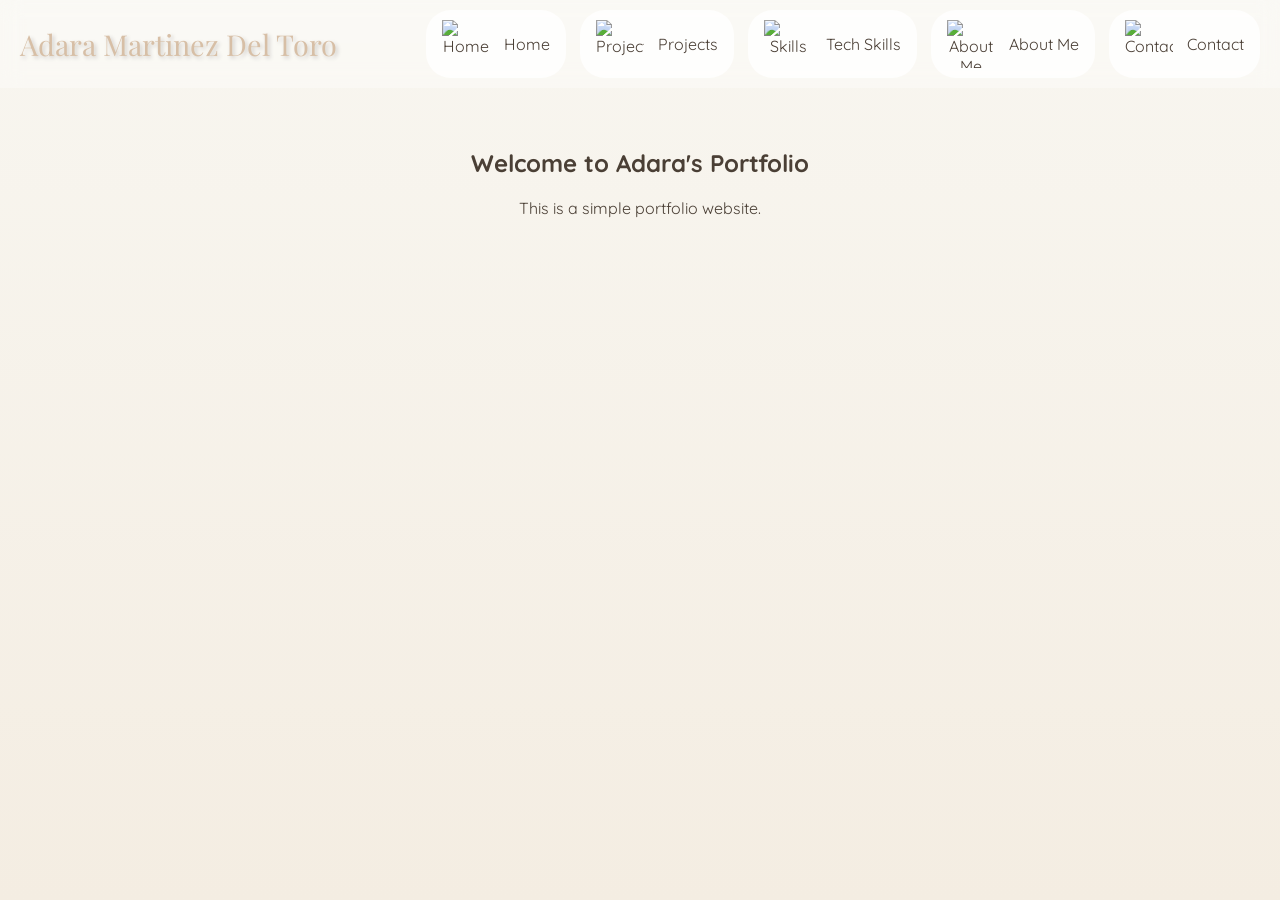
==== index.html @ a64376bf "Add files via upload" ====
<!DOCTYPE html>
<html lang="en">
<head>
<meta charset="UTF-8">
<meta name="author" content="Adara Martinez">
<meta name="viewport" content="width=device-width, initial-scale=1.0">
<title>Adara's Portfolio</title>
<link rel="icon" type="image/x-icon" href="favicon-2.ico">
<link href="https://fonts.googleapis.com/css2?family=Playfair+Display:wght@600&family=Quicksand:wght@400;600&display=swap" rel="stylesheet">
<style>
  body {
    margin: 0;
    font-family: 'Quicksand', sans-serif;
    background: linear-gradient(to bottom, #f8f6f0, #f4ede2);
    color: #4a3f35;
    min-height: 100vh;
  }

  nav {
    display: flex;
    justify-content: space-between;
    align-items: center;
    padding: 10px 20px;
    background: rgba(255,255,255,0.35);
    backdrop-filter: blur(10px);
  }

  .nav-name {
    font-family: 'Playfair Display', serif;
    font-size: 1.8rem;
    color: #d7bfa6; 
    text-shadow: 2px 2px 4px rgba(0,0,0,0.2);
    user-select: none; 
  }

  .nav-links {
    display: flex;
    list-style: none;
    margin: 0;
    padding: 0;
    align-items: center;
  }

  .nav-links li {
    position: relative;
    margin-left: 14px;
  }

  .nav-links li a, .dropbtn {
    display: flex;
    align-items: center;
    gap: 8px;
    color: #4a3f35;
    text-align: center;
    padding: 10px 16px;
    border-radius: 25px;
    background-color: rgba(255,255,255,0.8);
    text-decoration: none;
    transition: all 0.3s ease;
  }

  .nav-links li a:hover, .dropdown:hover .dropbtn {
    background-color: #d7bfa6;
    color: white;
    transform: scale(1.05);
  }

  .nav-links li a img {
    width: 48px;
    height: 48px;
    vertical-align: middle;
    margin-right: 6px;
    transition: transform 0.3s ease;
  }

  .nav-links li a:hover img {
    transform: scale(1.1);
  }

  .dropdown-content {
    display: none;
    position: absolute;
    top: 100%;
    left: 0;
    background: rgba(255,255,255,0.4);
    backdrop-filter: blur(10px);
    border-radius: 12px;
    min-width: 100%;
    box-shadow: 0 8px 16px rgba(0,0,0,0.15);
    z-index: 1;
    overflow: hidden;
  }

  .dropdown-content a {
    display: block;
    padding: 14px 18px;
    color: #4a3f35;
    text-decoration: none;
    border-radius: 10px;
    width: 100%;
    font-size: 0.95rem;
    box-sizing: border-box;
    transition: background-color 0.3s ease;
  }

  .dropdown-content a:hover {
    background-color: rgba(215, 191, 166, 0.6); 
    color: white;
    transform: scale(1.03);
  }

  .dropdown:hover .dropdown-content {
    display: block;
    animation: fadeIn 0.25s ease;
  }

  @keyframes fadeIn {
    from {opacity: 0; transform: translateY(-6x);}
    to {opacity: 1; transform: translateY(0);} 
  }

  .dropdown-content a:first-child { border-top-left-radius: 10px; border-top-right-radius: 10px; }
  .dropdown-content a:last-child { border-bottom-left-radius: 10px; border-bottom-right-radius: 10px; }

</style>
</head>
<body>

<nav>
  <div class="nav-name">Adara Martinez Del Toro</div>

  <ul class="nav-links">
    <li><a href="#Home"><img src="homeicon.png" alt="Home">Home</a></li>

    <li class="dropdown">
      <a href="javascript:void(0)" class="dropbtn"><img src="projecticon.png" alt="Projects">Projects</a>
      <div class="dropdown-content">
        <a href="#Project1">Project 1</a>
        <a href="#Project2">Project 2</a>
        <a href="#Project3">Project 3</a>
      </div>
    </li>

    <li><a href="#Techskills"><img src="techskills.png" alt="Skills">Tech Skills</a></li>
    <li><a href="#AboutMe"><img src="aboutme.png" alt="About Me">About Me</a></li>
    <li><a href="#Contact"><img src="contacticon.png" alt="Contact">Contact</a></li>
  </ul>
</nav>

<section style="text-align:center; padding:40px;">
  <h2>Welcome to Adara's Portfolio</h2>
  <p>This is a simple portfolio website.</p>
</section>

</body>
</html>
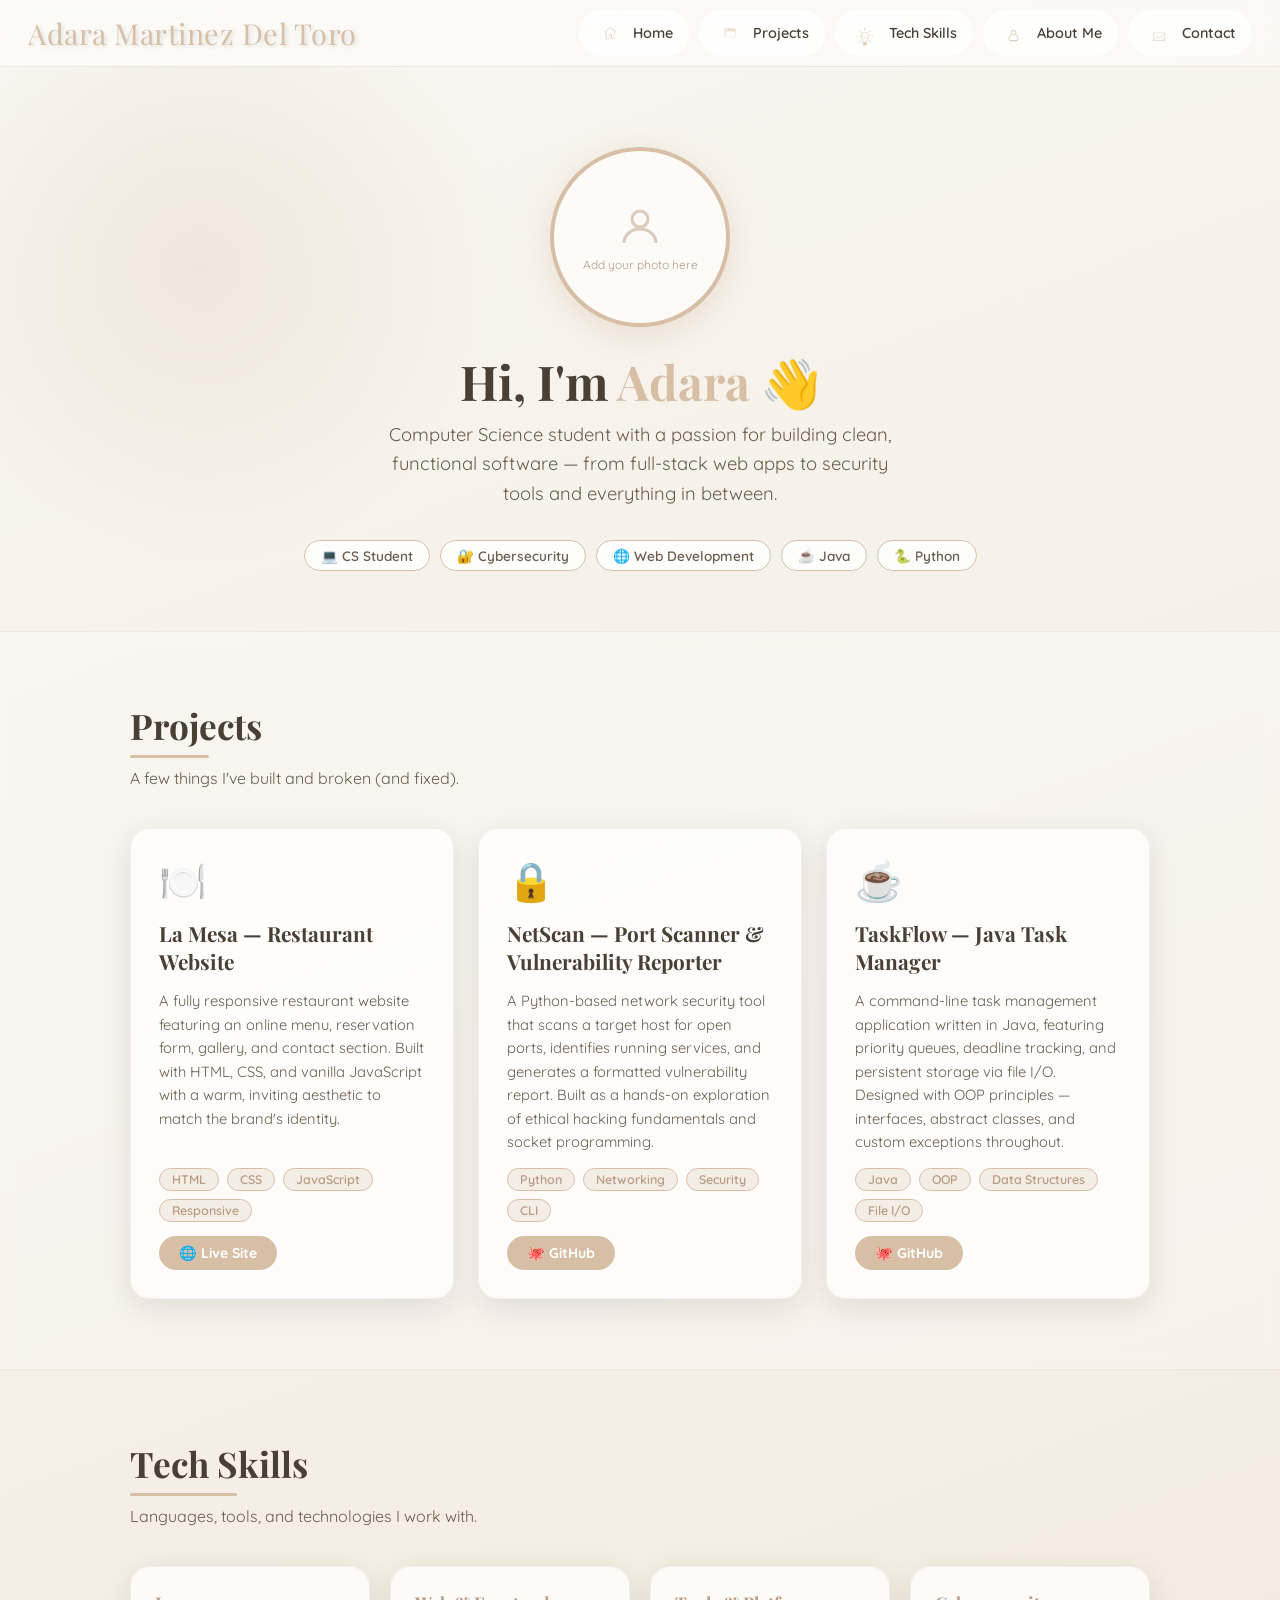
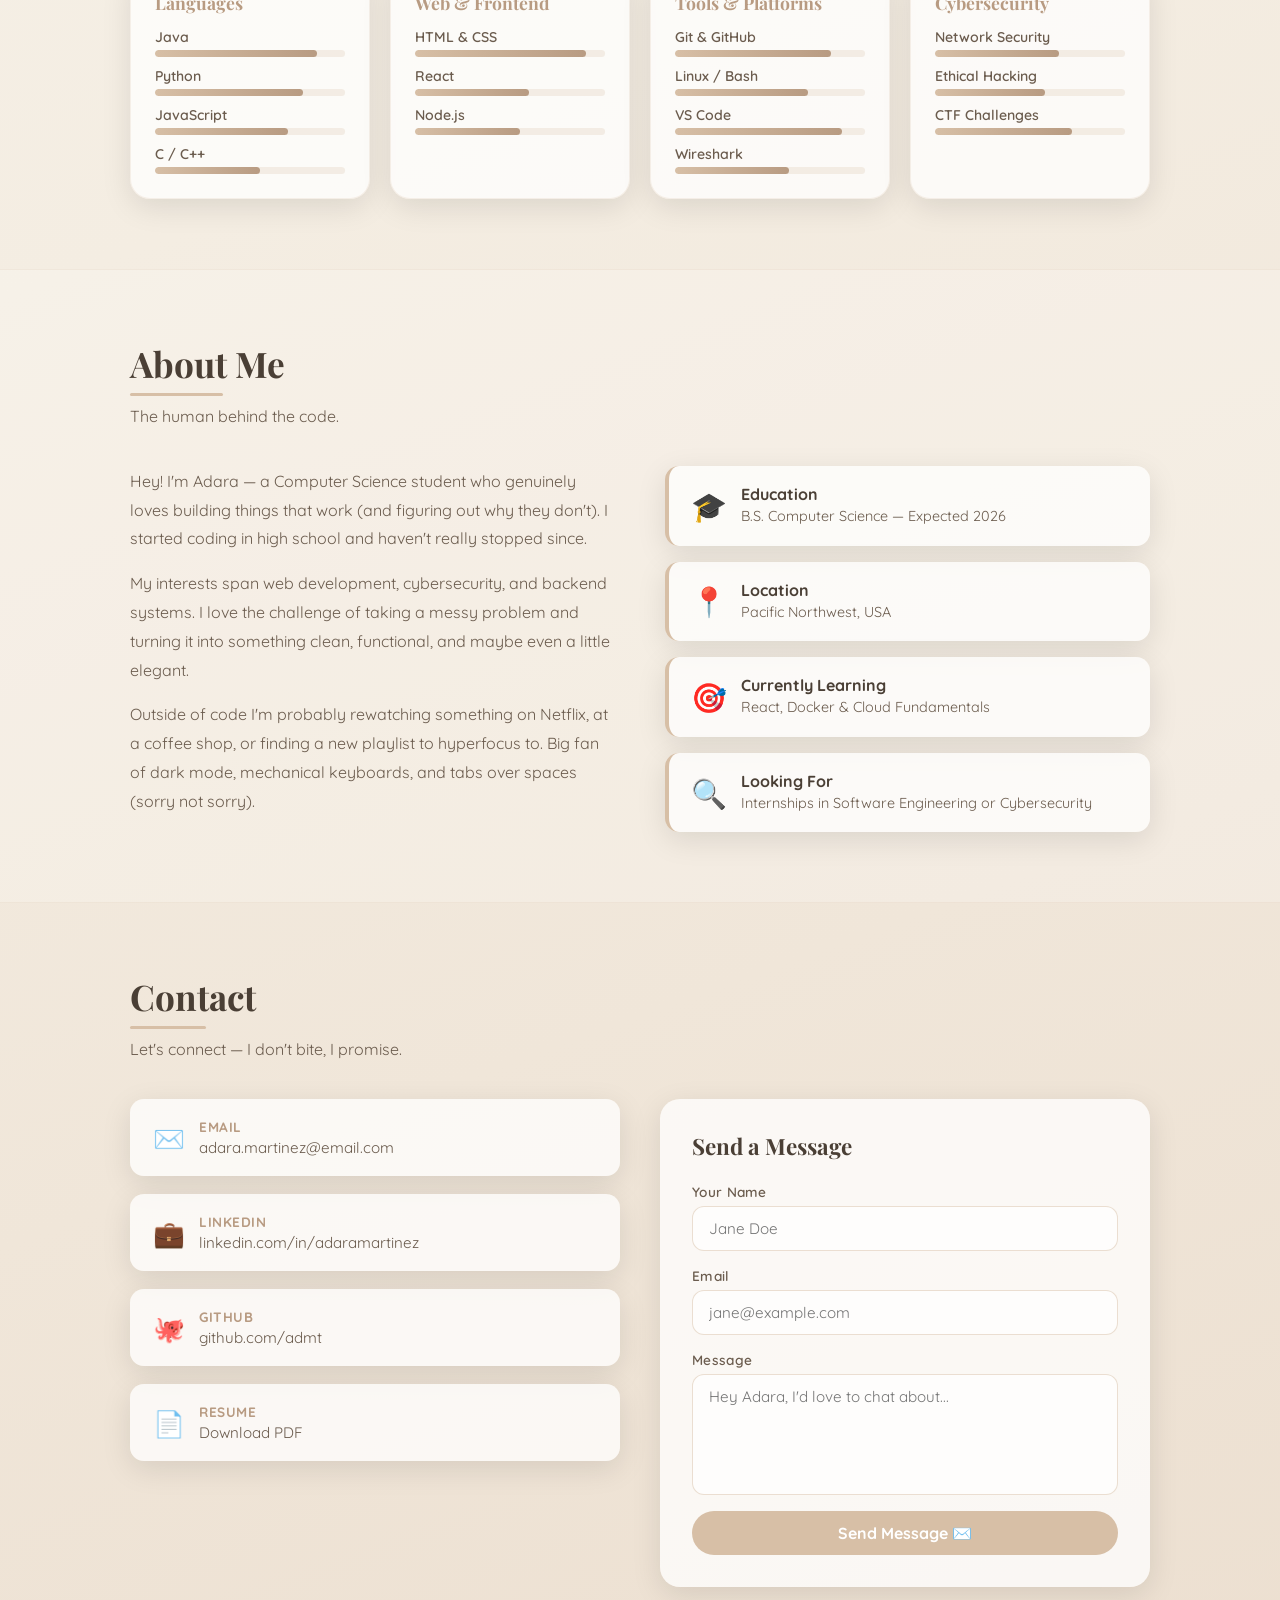
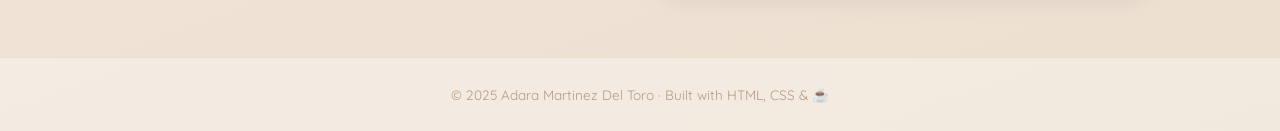
==== commit 80153ad7: "index + css" ====
--- a/index.html
+++ b/index.html
@@ -1,156 +1,372 @@
 <!DOCTYPE html>
 <html lang="en">
 <head>
-<meta charset="UTF-8">
-<meta name="author" content="Adara Martinez">
-<meta name="viewport" content="width=device-width, initial-scale=1.0">
-<title>Adara's Portfolio</title>
-<link rel="icon" type="image/x-icon" href="favicon-2.ico">
-<link href="https://fonts.googleapis.com/css2?family=Playfair+Display:wght@600&family=Quicksand:wght@400;600&display=swap" rel="stylesheet">
-<style>
-  body {
-    margin: 0;
-    font-family: 'Quicksand', sans-serif;
-    background: linear-gradient(to bottom, #f8f6f0, #f4ede2);
-    color: #4a3f35;
-    min-height: 100vh;
-  }
-
-  nav {
-    display: flex;
-    justify-content: space-between;
-    align-items: center;
-    padding: 10px 20px;
-    background: rgba(255,255,255,0.35);
-    backdrop-filter: blur(10px);
-  }
-
-  .nav-name {
-    font-family: 'Playfair Display', serif;
-    font-size: 1.8rem;
-    color: #d7bfa6; 
-    text-shadow: 2px 2px 4px rgba(0,0,0,0.2);
-    user-select: none; 
-  }
-
-  .nav-links {
-    display: flex;
-    list-style: none;
-    margin: 0;
-    padding: 0;
-    align-items: center;
-  }
-
-  .nav-links li {
-    position: relative;
-    margin-left: 14px;
-  }
-
-  .nav-links li a, .dropbtn {
-    display: flex;
-    align-items: center;
-    gap: 8px;
-    color: #4a3f35;
-    text-align: center;
-    padding: 10px 16px;
-    border-radius: 25px;
-    background-color: rgba(255,255,255,0.8);
-    text-decoration: none;
-    transition: all 0.3s ease;
-  }
-
-  .nav-links li a:hover, .dropdown:hover .dropbtn {
-    background-color: #d7bfa6;
-    color: white;
-    transform: scale(1.05);
-  }
-
-  .nav-links li a img {
-    width: 48px;
-    height: 48px;
-    vertical-align: middle;
-    margin-right: 6px;
-    transition: transform 0.3s ease;
-  }
-
-  .nav-links li a:hover img {
-    transform: scale(1.1);
-  }
-
-  .dropdown-content {
-    display: none;
-    position: absolute;
-    top: 100%;
-    left: 0;
-    background: rgba(255,255,255,0.4);
-    backdrop-filter: blur(10px);
-    border-radius: 12px;
-    min-width: 100%;
-    box-shadow: 0 8px 16px rgba(0,0,0,0.15);
-    z-index: 1;
-    overflow: hidden;
-  }
-
-  .dropdown-content a {
-    display: block;
-    padding: 14px 18px;
-    color: #4a3f35;
-    text-decoration: none;
-    border-radius: 10px;
-    width: 100%;
-    font-size: 0.95rem;
-    box-sizing: border-box;
-    transition: background-color 0.3s ease;
-  }
-
-  .dropdown-content a:hover {
-    background-color: rgba(215, 191, 166, 0.6); 
-    color: white;
-    transform: scale(1.03);
-  }
-
-  .dropdown:hover .dropdown-content {
-    display: block;
-    animation: fadeIn 0.25s ease;
-  }
-
-  @keyframes fadeIn {
-    from {opacity: 0; transform: translateY(-6x);}
-    to {opacity: 1; transform: translateY(0);} 
-  }
-
-  .dropdown-content a:first-child { border-top-left-radius: 10px; border-top-right-radius: 10px; }
-  .dropdown-content a:last-child { border-bottom-left-radius: 10px; border-bottom-right-radius: 10px; }
-
-</style>
+  <meta charset="UTF-8">
+  <meta name="author" content="Adara Martinez">
+  <meta name="viewport" content="width=device-width, initial-scale=1.0">
+  <title>Adara's Portfolio</title>
+  <link rel="icon" href="admtfavicon.ico">
+  <link href="https://fonts.googleapis.com/css2?family=Playfair+Display:wght@600;700&family=Quicksand:wght@400;600;700&display=swap" rel="stylesheet">
+  <link rel="stylesheet" href="styles.css">
 </head>
 <body>
 
-<nav>
-  <div class="nav-name">Adara Martinez Del Toro</div>
-
-  <ul class="nav-links">
-    <li><a href="#Home"><img src="homeicon.png" alt="Home">Home</a></li>
-
-    <li class="dropdown">
-      <a href="javascript:void(0)" class="dropbtn"><img src="projecticon.png" alt="Projects">Projects</a>
-      <div class="dropdown-content">
-        <a href="#Project1">Project 1</a>
-        <a href="#Project2">Project 2</a>
-        <a href="#Project3">Project 3</a>
-      </div>
-    </li>
-
-    <li><a href="#Techskills"><img src="techskills.png" alt="Skills">Tech Skills</a></li>
-    <li><a href="#AboutMe"><img src="aboutme.png" alt="About Me">About Me</a></li>
-    <li><a href="#Contact"><img src="contacticon.png" alt="Contact">Contact</a></li>
-  </ul>
-</nav>
-
-<section style="text-align:center; padding:40px;">
-  <h2>Welcome to Adara's Portfolio</h2>
-  <p>This is a simple portfolio website.</p>
-</section>
+  <!-- navbars -->
+  <nav>
+    <div class="nav-name">Adara Martinez Del Toro</div>
+    <ul class="nav-links">
+
+      <li>
+        <a href="#Home">
+          <img src="homeicon.png" alt="Home"> Home
+        </a>
+      </li>
+
+      <li class="dropdown">
+        <a href="javascript:void(0)" class="dropbtn">
+          <img src="projecticon.png" alt="Projects"> Projects
+        </a>
+        <div class="dropdown-content">
+          <a href="#Project1">🍽️ Restaurant Site</a>
+          <a href="#Project2">🔒 Cyber Security</a>
+          <a href="#Project3">☕ Java Project</a>
+        </div>
+      </li>
+
+      <li>
+        <a href="#Techskills">
+          <img src="techskills.png" alt="Skills"> Tech Skills
+        </a>
+      </li>
+
+      <li>
+        <a href="#AboutMe">
+          <img src="aboutme.png" alt="About Me"> About Me
+        </a>
+      </li>
+
+      <li>
+        <a href="#Contact">
+          <img src="contacticon.png" alt="Contact"> Contact
+        </a>
+      </li>
+
+    </ul>
+  </nav>
+
+  <!-- home -->
+  <section id="Home">
+    <div class="hero-photo-wrapper">
+      <!-- 📸 Replace the placeholder below with: <img src="your-photo.jpg" alt="Adara Martinez"> -->
+      <div class="hero-photo-placeholder">
+        <svg viewBox="0 0 24 24" fill="none" stroke="currentColor" stroke-width="1.5">
+          <circle cx="12" cy="8" r="4"/>
+          <path d="M4 20c0-4 3.6-7 8-7s8 3 8 7"/>
+        </svg>
+        <span>Add your photo here</span>
+      </div>
+    </div>
+
+    <h1 class="hero-title">Hi, I'm <span>Adara</span> 👋</h1>
+    <p class="hero-subtitle">
+      Computer Science student with a passion for building clean, functional software — 
+      from full-stack web apps to security tools and everything in between.
+    </p>
+    <div class="hero-badges">
+      <span class="badge">💻 CS Student</span>
+      <span class="badge">🔐 Cybersecurity</span>
+      <span class="badge">🌐 Web Development</span>
+      <span class="badge">☕ Java</span>
+      <span class="badge">🐍 Python</span>
+    </div>
+  </section>
+
+  <!-- projects -->
+  <section id="Projects">
+    <div class="section">
+      <h2 class="section-title">Projects</h2>
+      <p class="section-subtitle">A few things I've built and broken (and fixed).</p>
+
+      <div class="projects-grid">
+
+        <!-- Project 1: Restaurant Website -->
+        <div class="project-card" id="Project1">
+          <div class="project-card-icon">🍽️</div>
+          <h3>La Mesa — Restaurant Website</h3>
+          <p>
+            A fully responsive restaurant website featuring an online menu, 
+            reservation form, gallery, and contact section. Built with HTML, CSS, 
+            and vanilla JavaScript with a warm, inviting aesthetic to match the 
+            brand's identity.
+          </p>
+          <div class="project-tags">
+            <span class="project-tag">HTML</span>
+            <span class="project-tag">CSS</span>
+            <span class="project-tag">JavaScript</span>
+            <span class="project-tag">Responsive</span>
+          </div>
+          <a href="#" class="project-link">🌐 Live Site</a>
+        </div>
+
+        <!-- Project 2: Cybersecurity -->
+        <div class="project-card" id="Project2">
+          <div class="project-card-icon">🔒</div>
+          <h3>NetScan — Port Scanner & Vulnerability Reporter</h3>
+          <p>
+            A Python-based network security tool that scans a target host for open 
+            ports, identifies running services, and generates a formatted vulnerability 
+            report. Built as a hands-on exploration of ethical hacking fundamentals 
+            and socket programming.
+          </p>
+          <div class="project-tags">
+            <span class="project-tag">Python</span>
+            <span class="project-tag">Networking</span>
+            <span class="project-tag">Security</span>
+            <span class="project-tag">CLI</span>
+          </div>
+          <a href="https://github.com/admt" target="_blank" class="project-link">🐙 GitHub</a>
+        </div>
+
+        <!-- Project 3: Java -->
+        <div class="project-card" id="Project3">
+          <div class="project-card-icon">☕</div>
+          <h3>TaskFlow — Java Task Manager</h3>
+          <p>
+            A command-line task management application written in Java, featuring 
+            priority queues, deadline tracking, and persistent storage via file I/O. 
+            Designed with OOP principles — interfaces, abstract classes, and 
+            custom exceptions throughout.
+          </p>
+          <div class="project-tags">
+            <span class="project-tag">Java</span>
+            <span class="project-tag">OOP</span>
+            <span class="project-tag">Data Structures</span>
+            <span class="project-tag">File I/O</span>
+          </div>
+          <a href="https://github.com/admt" target="_blank" class="project-link">🐙 GitHub</a>
+        </div>
+
+      </div>
+    </div>
+  </section>
+
+  <!-- tech skills -->
+  <div id="Techskills">
+    <div class="section">
+      <h2 class="section-title">Tech Skills</h2>
+      <p class="section-subtitle">Languages, tools, and technologies I work with.</p>
+
+      <div class="skills-grid">
+
+        <div class="skill-category">
+          <h4>Languages</h4>
+          <div class="skill-list">
+            <div class="skill-item">
+              <span>Java</span>
+              <div class="skill-bar"><div class="skill-bar-fill" style="width: 85%"></div></div>
+            </div>
+            <div class="skill-item">
+              <span>Python</span>
+              <div class="skill-bar"><div class="skill-bar-fill" style="width: 78%"></div></div>
+            </div>
+            <div class="skill-item">
+              <span>JavaScript</span>
+              <div class="skill-bar"><div class="skill-bar-fill" style="width: 70%"></div></div>
+            </div>
+            <div class="skill-item">
+              <span>C / C++</span>
+              <div class="skill-bar"><div class="skill-bar-fill" style="width: 55%"></div></div>
+            </div>
+          </div>
+        </div>
+
+        <div class="skill-category">
+          <h4>Web & Frontend</h4>
+          <div class="skill-list">
+            <div class="skill-item">
+              <span>HTML & CSS</span>
+              <div class="skill-bar"><div class="skill-bar-fill" style="width: 90%"></div></div>
+            </div>
+            <div class="skill-item">
+              <span>React</span>
+              <div class="skill-bar"><div class="skill-bar-fill" style="width: 60%"></div></div>
+            </div>
+            <div class="skill-item">
+              <span>Node.js</span>
+              <div class="skill-bar"><div class="skill-bar-fill" style="width: 55%"></div></div>
+            </div>
+          </div>
+        </div>
+
+        <div class="skill-category">
+          <h4>Tools & Platforms</h4>
+          <div class="skill-list">
+            <div class="skill-item">
+              <span>Git & GitHub</span>
+              <div class="skill-bar"><div class="skill-bar-fill" style="width: 82%"></div></div>
+            </div>
+            <div class="skill-item">
+              <span>Linux / Bash</span>
+              <div class="skill-bar"><div class="skill-bar-fill" style="width: 70%"></div></div>
+            </div>
+            <div class="skill-item">
+              <span>VS Code</span>
+              <div class="skill-bar"><div class="skill-bar-fill" style="width: 88%"></div></div>
+            </div>
+            <div class="skill-item">
+              <span>Wireshark</span>
+              <div class="skill-bar"><div class="skill-bar-fill" style="width: 60%"></div></div>
+            </div>
+          </div>
+        </div>
+
+        <div class="skill-category">
+          <h4>Cybersecurity</h4>
+          <div class="skill-list">
+            <div class="skill-item">
+              <span>Network Security</span>
+              <div class="skill-bar"><div class="skill-bar-fill" style="width: 65%"></div></div>
+            </div>
+            <div class="skill-item">
+              <span>Ethical Hacking</span>
+              <div class="skill-bar"><div class="skill-bar-fill" style="width: 58%"></div></div>
+            </div>
+            <div class="skill-item">
+              <span>CTF Challenges</span>
+              <div class="skill-bar"><div class="skill-bar-fill" style="width: 72%"></div></div>
+            </div>
+          </div>
+        </div>
+
+      </div>
+    </div>
+  </div>
+
+  <!-- about me -->
+  <section id="AboutMe">
+    <div class="section">
+      <h2 class="section-title">About Me</h2>
+      <p class="section-subtitle">The human behind the code.</p>
+
+      <div class="about-inner">
+        <div class="about-text">
+          <p>
+            Hey! I'm Adara — a Computer Science student who genuinely loves building things 
+            that work (and figuring out why they don't). I started coding in high school 
+            and haven't really stopped since.
+          </p>
+          <p>
+            My interests span web development, cybersecurity, and backend systems. I love 
+            the challenge of taking a messy problem and turning it into something clean, 
+            functional, and maybe even a little elegant.
+          </p>
+          <p>
+            Outside of code I'm probably rewatching something on Netflix, at a coffee shop,
+            or finding a new playlist to hyperfocus to. Big fan of dark mode, mechanical 
+            keyboards, and tabs over spaces (sorry not sorry).
+          </p>
+        </div>
+
+        <div class="about-facts">
+          <div class="fact-card">
+            <div class="fact-icon">🎓</div>
+            <div>
+              <strong>Education</strong>
+              <p>B.S. Computer Science — Expected 2026</p>
+            </div>
+          </div>
+          <div class="fact-card">
+            <div class="fact-icon">📍</div>
+            <div>
+              <strong>Location</strong>
+              <p>Pacific Northwest, USA</p>
+            </div>
+          </div>
+          <div class="fact-card">
+            <div class="fact-icon">🎯</div>
+            <div>
+              <strong>Currently Learning</strong>
+              <p>React, Docker & Cloud Fundamentals</p>
+            </div>
+          </div>
+          <div class="fact-card">
+            <div class="fact-icon">🔍</div>
+            <div>
+              <strong>Looking For</strong>
+              <p>Internships in Software Engineering or Cybersecurity</p>
+            </div>
+          </div>
+        </div>
+      </div>
+    </div>
+  </section>
+
+  <!-- contact -->
+  <div id="Contact">
+    <div class="section">
+      <h2 class="section-title">Contact</h2>
+      <p class="section-subtitle">Let's connect — I don't bite, I promise.</p>
+
+      <div class="contact-wrapper">
+
+        <div class="contact-info">
+          <a class="contact-item" href="mailto:adara.martinez@email.com">
+            <div class="contact-item-icon">✉️</div>
+            <div class="contact-item-text">
+              <strong>Email</strong>
+              <span>adara.martinez@email.com</span>
+            </div>
+          </a>
+          <a class="contact-item" href="https://linkedin.com/in/adaramartinez" target="_blank">
+            <div class="contact-item-icon">💼</div>
+            <div class="contact-item-text">
+              <strong>LinkedIn</strong>
+              <span>linkedin.com/in/adaramartinez</span>
+            </div>
+          </a>
+          <a class="contact-item" href="https://github.com/admt" target="_blank">
+            <div class="contact-item-icon">🐙</div>
+            <div class="contact-item-text">
+              <strong>GitHub</strong>
+              <span>github.com/admt</span>
+            </div>
+          </a>
+          <a class="contact-item" href="#">
+            <div class="contact-item-icon">📄</div>
+            <div class="contact-item-text">
+              <strong>Resume</strong>
+              <span>Download PDF</span>
+            </div>
+          </a>
+        </div>
+
+        <div class="contact-form-box">
+          <h3>Send a Message</h3>
+          <div class="form-group">
+            <label for="name">Your Name</label>
+            <input type="text" id="name" placeholder="Jane Doe">
+          </div>
+          <div class="form-group">
+            <label for="email">Email</label>
+            <input type="email" id="email" placeholder="jane@example.com">
+          </div>
+          <div class="form-group">
+            <label for="message">Message</label>
+            <textarea id="message" rows="5" placeholder="Hey Adara, I'd love to chat about..."></textarea>
+          </div>
+          <button class="form-submit" onclick="alert('Thanks for reaching out! (Hook this up to a backend or Formspree 😉)')">
+            Send Message ✉️
+          </button>
+        </div>
+
+      </div>
+    </div>
+  </div>
+
+<!-- footer -->
+  <footer>
+    <p>© 2025 Adara Martinez Del Toro · Built with HTML, CSS & ☕</p>
+  </footer>
 
 </body>
-</html>
+</html>
--- a/styles.css
+++ b/styles.css
@@ -0,0 +1,659 @@
+/* root */
+:root {
+    --bg-light: #f8f6f0;
+    --bg-mid: #f4ede2;
+    --accent: #d7bfa6;
+    --accent-dark: #b89b82;
+    --text-dark: #4a3f35;
+    --text-mid: #6b5c4e;
+    --white-glass: rgba(255, 255, 255, 0.35);
+    --white-card: rgba(255, 255, 255, 0.75);
+    --shadow: 0 8px 30px rgba(0, 0, 0, 0.1);
+    --shadow-hover: 0 16px 40px rgba(0, 0, 0, 0.15);
+    --radius: 20px;
+    --transition: all 0.3s ease;
+  }
+
+  /* body */
+  *, *::before, *::after {
+    box-sizing: border-box;
+    margin: 0;
+    padding: 0;
+  }
+  
+  html {
+    scroll-behavior: smooth;
+  }
+  
+  body {
+    font-family: 'Quicksand', sans-serif;
+    background: linear-gradient(160deg, #f8f6f0 0%, #f4ede2 50%, #ecdfd0 100%);
+    color: var(--text-dark);
+    min-height: 100vh;
+  }
+  
+  /* navbar */
+  nav {
+    display: flex;
+    justify-content: space-between;
+    align-items: center;
+    padding: 10px 28px;
+    background: rgba(255, 255, 255, 0.45);
+    backdrop-filter: blur(14px);
+    -webkit-backdrop-filter: blur(14px);
+    position: sticky;
+    top: 0;
+    z-index: 999;
+    border-bottom: 1px solid rgba(215, 191, 166, 0.3);
+  }
+  
+  .nav-name {
+    font-family: 'Playfair Display', serif;
+    font-size: 1.8rem;
+    color: var(--accent);
+    text-shadow: 2px 2px 4px rgba(0, 0, 0, 0.12);
+    user-select: none;
+    letter-spacing: 0.5px;
+  }
+  
+  .nav-links {
+    display: flex;
+    list-style: none;
+    align-items: center;
+    gap: 10px;
+  }
+  
+  .nav-links li {
+    position: relative;
+  }
+  
+  .nav-links li a,
+  .dropbtn {
+    display: flex;
+    align-items: center;
+    gap: 8px;
+    color: var(--text-dark);
+    padding: 8px 16px;
+    border-radius: 25px;
+    background-color: rgba(255, 255, 255, 0.8);
+    text-decoration: none;
+    font-weight: 600;
+    font-size: 0.9rem;
+    transition: var(--transition);
+    border: none;
+    cursor: pointer;
+    font-family: 'Quicksand', sans-serif;
+  }
+  
+  .nav-links li a:hover,
+  .dropdown:hover .dropbtn {
+    background-color: var(--accent);
+    color: white;
+    transform: scale(1.05);
+    box-shadow: 0 4px 14px rgba(215, 191, 166, 0.5);
+  }
+  
+  .nav-links li a img {
+    width: 30px;
+    height: 30px;
+    vertical-align: middle;
+    transition: transform 0.3s ease;
+  }
+  
+  .nav-links li a:hover img {
+    transform: scale(1.15) rotate(5deg);
+  }
+  
+  /* dropdown */
+  .dropdown-content {
+    display: none;
+    position: absolute;
+    top: calc(100% + 8px);
+    left: 0;
+    background: rgba(255, 255, 255, 0.9);
+    backdrop-filter: blur(12px);
+    border-radius: 14px;
+    min-width: 140px;
+    box-shadow: var(--shadow);
+    z-index: 1;
+    overflow: hidden;
+  }
+  
+  .dropdown-content a {
+    display: block;
+    padding: 12px 18px;
+    color: var(--text-dark);
+    text-decoration: none;
+    font-size: 0.9rem;
+    font-weight: 600;
+    border-radius: 0;
+    background: transparent;
+    transition: background-color 0.2s ease, color 0.2s ease;
+  }
+  
+  .dropdown-content a:hover {
+    background-color: rgba(215, 191, 166, 0.4);
+    color: var(--accent-dark);
+    transform: none;
+  }
+  
+  .dropdown:hover .dropdown-content {
+    display: block;
+    animation: fadeDown 0.2s ease;
+  }
+  
+  @keyframes fadeDown {
+    from { opacity: 0; transform: translateY(-6px); }
+    to   { opacity: 1; transform: translateY(0); }
+  }
+  
+  /* home section */
+  #Home {
+    display: flex;
+    align-items: center;
+    justify-content: center;
+    flex-direction: column;
+    text-align: center;
+    padding: 80px 20px 60px;
+    position: relative;
+    overflow: hidden;
+  }
+  
+  #Home::before {
+    content: '';
+    position: absolute;
+    width: 600px;
+    height: 600px;
+    border-radius: 50%;
+    background: radial-gradient(circle, rgba(215,191,166,0.25) 0%, transparent 70%);
+    top: -100px;
+    left: -100px;
+    pointer-events: none;
+  }
+  
+  .hero-photo-wrapper {
+    width: 180px;
+    height: 180px;
+    border-radius: 50%;
+    border: 4px solid var(--accent);
+    overflow: hidden;
+    margin-bottom: 28px;
+    box-shadow: 0 8px 30px rgba(215, 191, 166, 0.4);
+    background: rgba(255, 255, 255, 0.6);
+    display: flex;
+    align-items: center;
+    justify-content: center;
+    animation: floatIn 0.8s ease both;
+  }
+  
+  .hero-photo-wrapper img {
+    width: 100%;
+    height: 100%;
+    object-fit: cover;
+  }
+  
+  .hero-photo-placeholder {
+    width: 100%;
+    height: 100%;
+    display: flex;
+    flex-direction: column;
+    align-items: center;
+    justify-content: center;
+    font-size: 0.75rem;
+    color: var(--accent-dark);
+    gap: 6px;
+  }
+  
+  .hero-photo-placeholder svg {
+    width: 48px;
+    height: 48px;
+    opacity: 0.5;
+  }
+  
+  .hero-title {
+    font-family: 'Playfair Display', serif;
+    font-size: 3rem;
+    color: var(--text-dark);
+    line-height: 1.1;
+    margin-bottom: 12px;
+    animation: slideUp 0.7s ease 0.2s both;
+  }
+  
+  .hero-title span {
+    color: var(--accent);
+  }
+  
+  .hero-subtitle {
+    font-size: 1.15rem;
+    color: var(--text-mid);
+    max-width: 520px;
+    line-height: 1.6;
+    margin-bottom: 32px;
+    animation: slideUp 0.7s ease 0.35s both;
+  }
+  
+  .hero-badges {
+    display: flex;
+    gap: 10px;
+    flex-wrap: wrap;
+    justify-content: center;
+    animation: slideUp 0.7s ease 0.5s both;
+  }
+  
+  .badge {
+    background: rgba(255, 255, 255, 0.8);
+    border: 1.5px solid var(--accent);
+    color: var(--text-mid);
+    border-radius: 20px;
+    padding: 6px 16px;
+    font-size: 0.85rem;
+    font-weight: 600;
+  }
+  
+  @keyframes floatIn {
+    from { opacity: 0; transform: scale(0.85); }
+    to   { opacity: 1; transform: scale(1); }
+  }
+  
+  @keyframes slideUp {
+    from { opacity: 0; transform: translateY(20px); }
+    to   { opacity: 1; transform: translateY(0); }
+  }
+  
+  /* shared section */
+  .section {
+    padding: 70px 40px;
+    max-width: 1100px;
+    margin: 0 auto;
+  }
+  
+  .section-title {
+    font-family: 'Playfair Display', serif;
+    font-size: 2.2rem;
+    color: var(--text-dark);
+    margin-bottom: 10px;
+    position: relative;
+    display: inline-block;
+  }
+  
+  .section-title::after {
+    content: '';
+    display: block;
+    height: 3px;
+    width: 60%;
+    background: var(--accent);
+    border-radius: 2px;
+    margin-top: 6px;
+  }
+  
+  .section-subtitle {
+    color: var(--text-mid);
+    margin-bottom: 40px;
+    font-size: 1rem;
+  }
+  
+  /* project section */
+  #Projects {
+    background: rgba(255, 255, 255, 0.25);
+    backdrop-filter: blur(6px);
+    border-top: 1px solid rgba(215, 191, 166, 0.2);
+    border-bottom: 1px solid rgba(215, 191, 166, 0.2);
+  }
+  
+  .projects-grid {
+    display: grid;
+    grid-template-columns: repeat(auto-fit, minmax(300px, 1fr));
+    gap: 24px;
+    margin-top: 40px;
+  }
+  
+  .project-card {
+    background: var(--white-card);
+    border-radius: var(--radius);
+    padding: 28px;
+    box-shadow: var(--shadow);
+    transition: var(--transition);
+    border: 1px solid rgba(215, 191, 166, 0.2);
+    display: flex;
+    flex-direction: column;
+    gap: 14px;
+  }
+  
+  .project-card:hover {
+    transform: translateY(-6px);
+    box-shadow: var(--shadow-hover);
+    border-color: var(--accent);
+  }
+  
+  .project-card-icon {
+    font-size: 2.4rem;
+  }
+  
+  .project-card h3 {
+    font-family: 'Playfair Display', serif;
+    font-size: 1.3rem;
+    color: var(--text-dark);
+  }
+  
+  .project-card p {
+    font-size: 0.92rem;
+    color: var(--text-mid);
+    line-height: 1.6;
+    flex: 1;
+  }
+  
+  .project-tags {
+    display: flex;
+    gap: 8px;
+    flex-wrap: wrap;
+  }
+  
+  .project-tag {
+    background: rgba(215, 191, 166, 0.25);
+    border: 1px solid var(--accent);
+    color: var(--accent-dark);
+    border-radius: 12px;
+    padding: 3px 12px;
+    font-size: 0.78rem;
+    font-weight: 600;
+  }
+  
+  .project-link {
+    display: inline-flex;
+    align-items: center;
+    gap: 6px;
+    background: var(--accent);
+    color: white;
+    border-radius: 20px;
+    padding: 8px 20px;
+    font-size: 0.88rem;
+    font-weight: 700;
+    text-decoration: none;
+    transition: var(--transition);
+    align-self: flex-start;
+  }
+  
+  .project-link:hover {
+    background: var(--accent-dark);
+    transform: scale(1.04);
+  }
+  
+  /* tech skills */
+  .skills-grid {
+    display: grid;
+    grid-template-columns: repeat(auto-fit, minmax(220px, 1fr));
+    gap: 20px;
+    margin-top: 40px;
+  }
+  
+  .skill-category {
+    background: var(--white-card);
+    border-radius: var(--radius);
+    padding: 24px;
+    box-shadow: var(--shadow);
+    border: 1px solid rgba(215, 191, 166, 0.2);
+    transition: var(--transition);
+  }
+  
+  .skill-category:hover {
+    transform: translateY(-4px);
+    border-color: var(--accent);
+  }
+  
+  .skill-category h4 {
+    font-family: 'Playfair Display', serif;
+    font-size: 1.1rem;
+    margin-bottom: 14px;
+    color: var(--accent-dark);
+  }
+  
+  .skill-list {
+    display: flex;
+    flex-direction: column;
+    gap: 10px;
+  }
+  
+  .skill-item {
+    display: flex;
+    flex-direction: column;
+    gap: 4px;
+  }
+  
+  .skill-item span {
+    font-size: 0.88rem;
+    font-weight: 600;
+    color: var(--text-mid);
+  }
+  
+  .skill-bar {
+    height: 7px;
+    background: rgba(215, 191, 166, 0.25);
+    border-radius: 10px;
+    overflow: hidden;
+  }
+  
+  .skill-bar-fill {
+    height: 100%;
+    background: linear-gradient(90deg, var(--accent), var(--accent-dark));
+    border-radius: 10px;
+    transition: width 1s ease;
+  }
+  
+  /* about me */
+  #AboutMe {
+    background: rgba(255, 255, 255, 0.2);
+    border-top: 1px solid rgba(215, 191, 166, 0.2);
+    border-bottom: 1px solid rgba(215, 191, 166, 0.2);
+  }
+  
+  .about-inner {
+    display: grid;
+    grid-template-columns: 1fr 1fr;
+    gap: 50px;
+    align-items: center;
+  }
+  
+  .about-text p {
+    font-size: 1rem;
+    color: var(--text-mid);
+    line-height: 1.8;
+    margin-bottom: 16px;
+  }
+  
+  .about-facts {
+    display: flex;
+    flex-direction: column;
+    gap: 16px;
+  }
+  
+  .fact-card {
+    background: var(--white-card);
+    border-radius: 14px;
+    padding: 18px 22px;
+    box-shadow: var(--shadow);
+    border-left: 4px solid var(--accent);
+    display: flex;
+    align-items: center;
+    gap: 14px;
+    transition: var(--transition);
+  }
+  
+  .fact-card:hover {
+    transform: translateX(6px);
+  }
+  
+  .fact-icon {
+    font-size: 1.8rem;
+    flex-shrink: 0;
+  }
+  
+  .fact-card p {
+    font-size: 0.9rem;
+    color: var(--text-mid);
+    line-height: 1.5;
+  }
+  
+  .fact-card strong {
+    display: block;
+    font-size: 1rem;
+    color: var(--text-dark);
+    margin-bottom: 2px;
+  }
+  
+  /* contact */
+  .contact-wrapper {
+    display: grid;
+    grid-template-columns: 1fr 1fr;
+    gap: 40px;
+    margin-top: 40px;
+  }
+  
+  .contact-info {
+    display: flex;
+    flex-direction: column;
+    gap: 18px;
+  }
+  
+  .contact-item {
+    display: flex;
+    align-items: center;
+    gap: 14px;
+    background: var(--white-card);
+    border-radius: 14px;
+    padding: 18px 22px;
+    box-shadow: var(--shadow);
+    text-decoration: none;
+    color: var(--text-dark);
+    transition: var(--transition);
+    border: 1px solid transparent;
+  }
+  
+  .contact-item:hover {
+    border-color: var(--accent);
+    transform: translateY(-3px);
+    box-shadow: var(--shadow-hover);
+  }
+  
+  .contact-item-icon {
+    font-size: 1.6rem;
+    flex-shrink: 0;
+  }
+  
+  .contact-item-text strong {
+    display: block;
+    font-size: 0.85rem;
+    color: var(--accent-dark);
+    text-transform: uppercase;
+    letter-spacing: 0.5px;
+    margin-bottom: 2px;
+  }
+  
+  .contact-item-text span {
+    font-size: 0.95rem;
+    color: var(--text-mid);
+  }
+  
+  .contact-form-box {
+    background: var(--white-card);
+    border-radius: var(--radius);
+    padding: 32px;
+    box-shadow: var(--shadow);
+  }
+  
+  .contact-form-box h3 {
+    font-family: 'Playfair Display', serif;
+    font-size: 1.4rem;
+    margin-bottom: 22px;
+    color: var(--text-dark);
+  }
+  
+  .form-group {
+    display: flex;
+    flex-direction: column;
+    gap: 6px;
+    margin-bottom: 16px;
+  }
+  
+  .form-group label {
+    font-size: 0.85rem;
+    font-weight: 600;
+    color: var(--text-mid);
+    letter-spacing: 0.3px;
+  }
+  
+  .form-group input,
+  .form-group textarea {
+    border: 1.5px solid rgba(215, 191, 166, 0.5);
+    border-radius: 12px;
+    padding: 12px 16px;
+    font-family: 'Quicksand', sans-serif;
+    font-size: 0.95rem;
+    color: var(--text-dark);
+    background: rgba(255, 255, 255, 0.7);
+    outline: none;
+    transition: border-color 0.2s ease, box-shadow 0.2s ease;
+    resize: none;
+  }
+  
+  .form-group input:focus,
+  .form-group textarea:focus {
+    border-color: var(--accent);
+    box-shadow: 0 0 0 3px rgba(215, 191, 166, 0.2);
+  }
+  
+  .form-submit {
+    background: var(--accent);
+    color: white;
+    border: none;
+    border-radius: 25px;
+    padding: 12px 32px;
+    font-family: 'Quicksand', sans-serif;
+    font-size: 1rem;
+    font-weight: 700;
+    cursor: pointer;
+    transition: var(--transition);
+    width: 100%;
+  }
+  
+  .form-submit:hover {
+    background: var(--accent-dark);
+    transform: scale(1.02);
+    box-shadow: 0 6px 20px rgba(215, 191, 166, 0.5);
+  }
+  
+  /* footer */
+  footer {
+    text-align: center;
+    padding: 28px;
+    font-size: 0.85rem;
+    color: var(--accent-dark);
+    border-top: 1px solid rgba(215, 191, 166, 0.3);
+    background: rgba(255, 255, 255, 0.3);
+  }
+  
+  /* responsive */
+  @media (max-width: 768px) {
+    nav {
+      flex-direction: column;
+      gap: 14px;
+      padding: 14px;
+    }
+  
+    .nav-links {
+      flex-wrap: wrap;
+      justify-content: center;
+    }
+  
+    .hero-title {
+      font-size: 2.2rem;
+    }
+  
+    .about-inner,
+    .contact-wrapper {
+      grid-template-columns: 1fr;
+    }
+  
+    .section {
+      padding: 50px 20px;
+    }
+  }
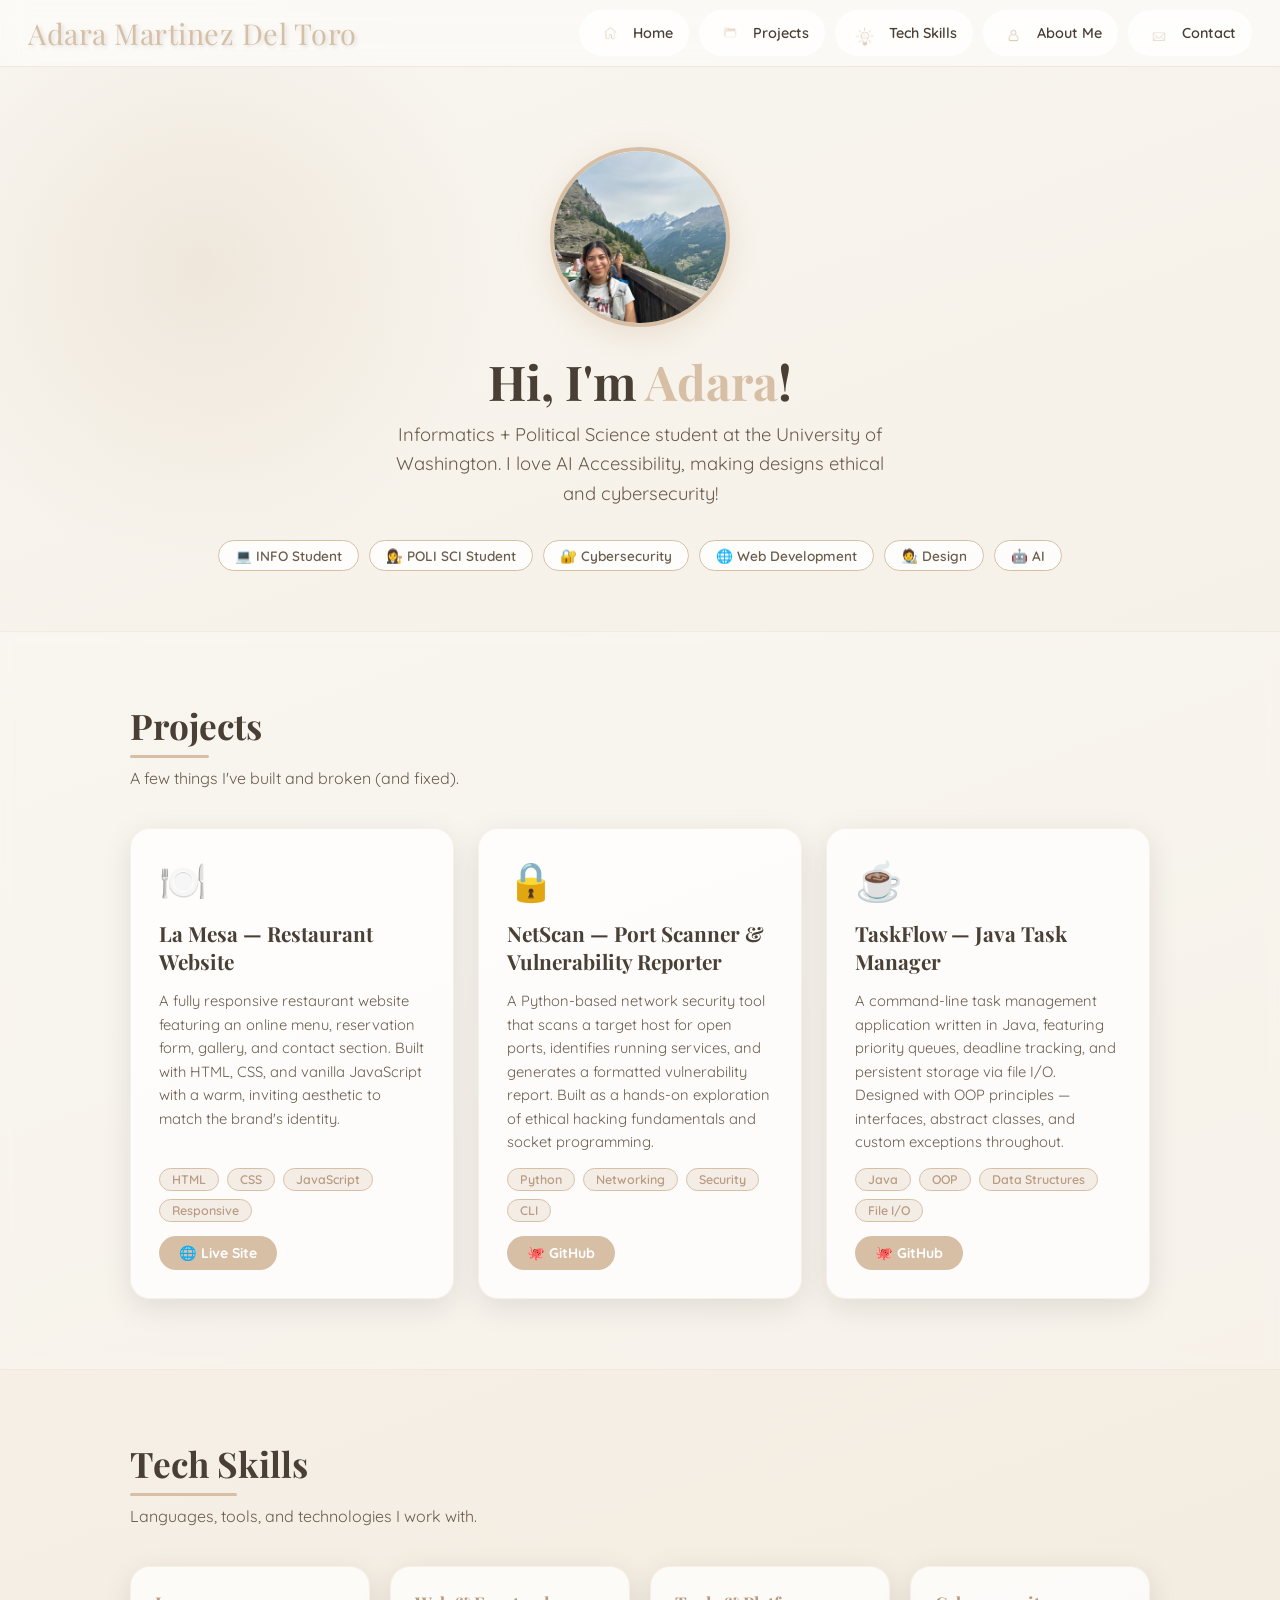
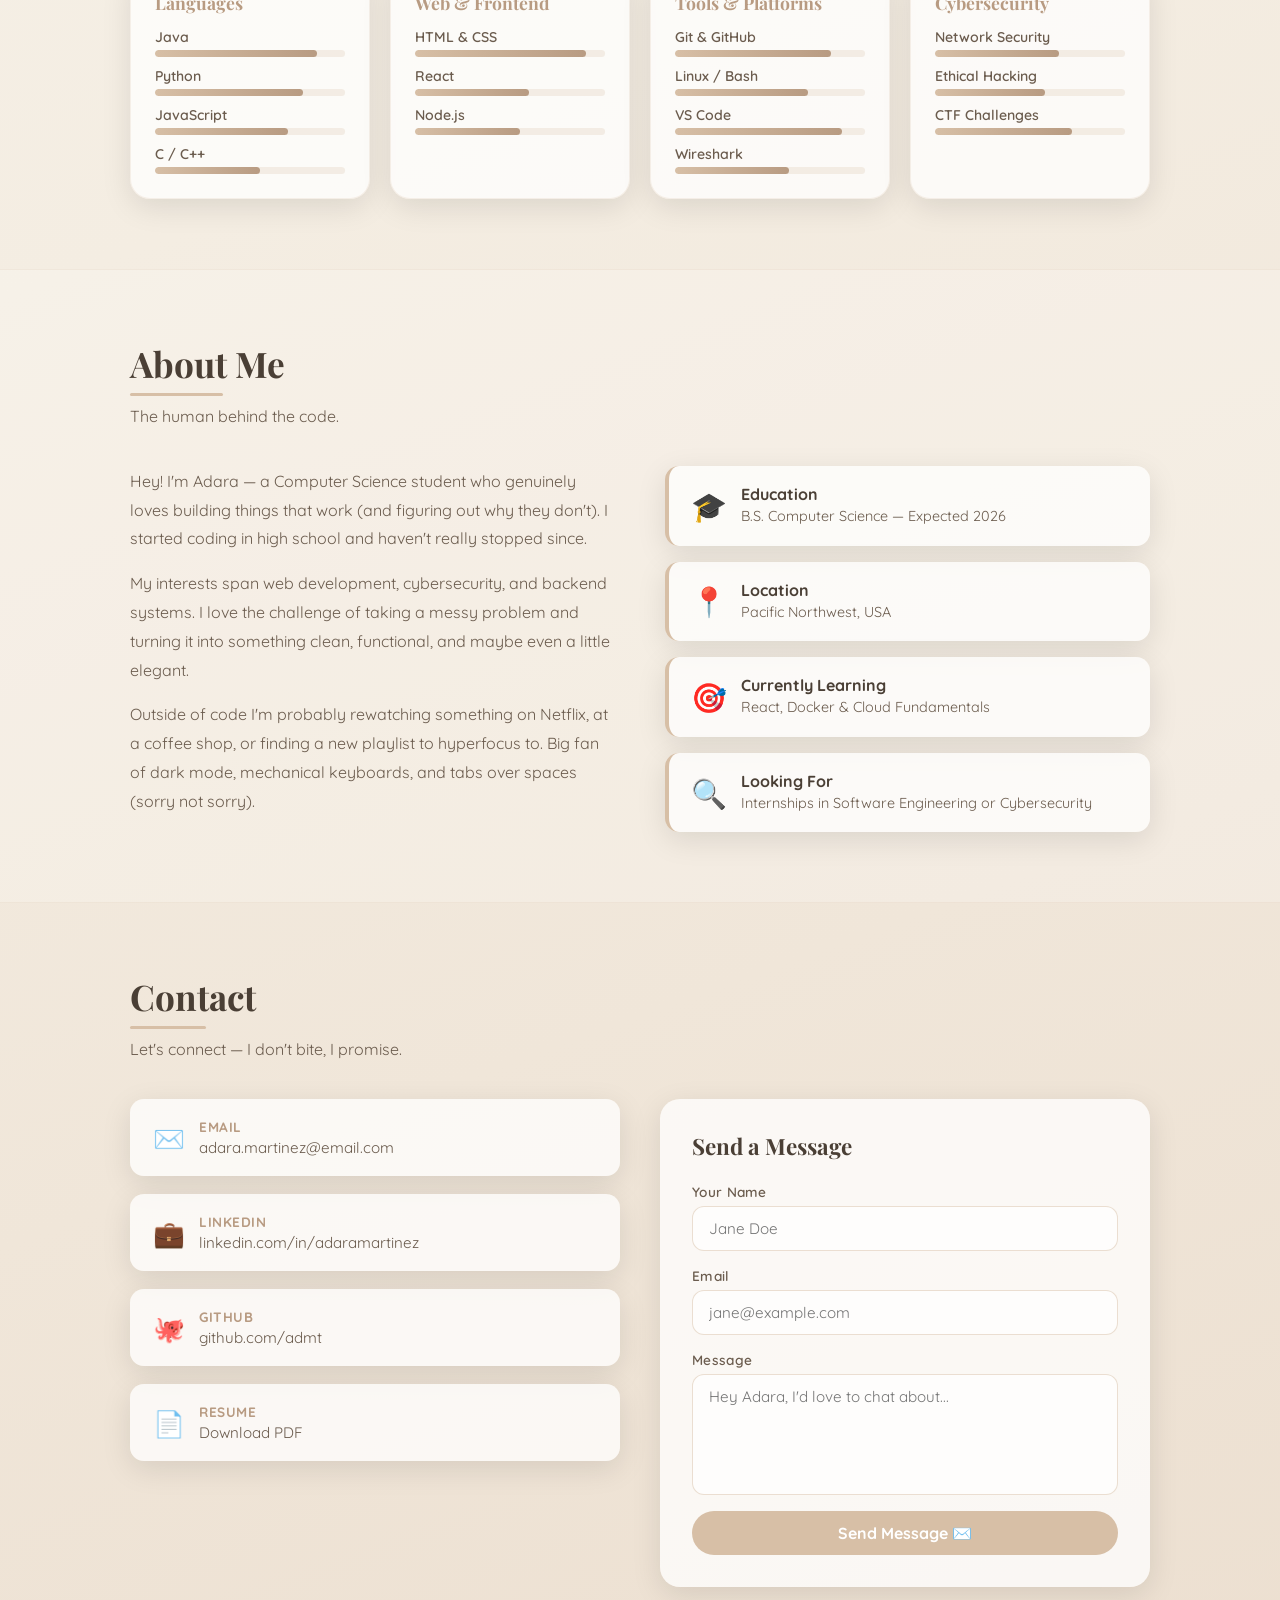
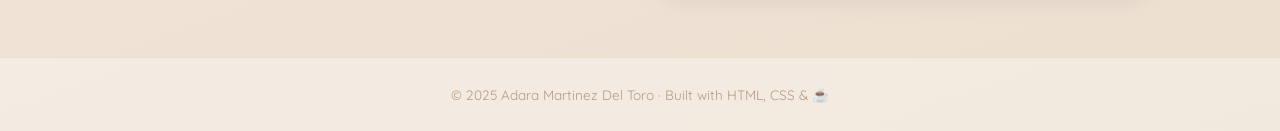
==== commit 922a23d5: "editing home page" ====
--- a/index.html
+++ b/index.html
@@ -27,9 +27,9 @@
           <img src="projecticon.png" alt="Projects"> Projects
         </a>
         <div class="dropdown-content">
-          <a href="#Project1">🍽️ Restaurant Site</a>
-          <a href="#Project2">🔒 Cyber Security</a>
-          <a href="#Project3">☕ Java Project</a>
+          <a href="#Project1">Seattle Restaurant Map</a>
+          <a href="#Project2">Caesar Cipher, AES-256-GCM, & Proxy</a>
+          <a href="#Project3">Disaster Relief</a>
         </div>
       </li>
 
@@ -57,27 +57,21 @@
   <!-- home -->
   <section id="Home">
     <div class="hero-photo-wrapper">
-      <!-- 📸 Replace the placeholder below with: <img src="your-photo.jpg" alt="Adara Martinez"> -->
-      <div class="hero-photo-placeholder">
-        <svg viewBox="0 0 24 24" fill="none" stroke="currentColor" stroke-width="1.5">
-          <circle cx="12" cy="8" r="4"/>
-          <path d="M4 20c0-4 3.6-7 8-7s8 3 8 7"/>
-        </svg>
-        <span>Add your photo here</span>
-      </div>
-    </div>
-
-    <h1 class="hero-title">Hi, I'm <span>Adara</span> 👋</h1>
+      <img src="adara.jpeg" alt="Adara Martinez">
+    </div>
+
+    <h1 class="hero-title">Hi, I'm <span>Adara</span>!</h1>
     <p class="hero-subtitle">
-      Computer Science student with a passion for building clean, functional software — 
-      from full-stack web apps to security tools and everything in between.
+      Informatics + Political Science student at the University of Washington.
+      I love AI Accessibility, making designs ethical and cybersecurity!
     </p>
     <div class="hero-badges">
-      <span class="badge">💻 CS Student</span>
+      <span class="badge">💻 INFO Student</span>
+      <span class="badge">👩‍⚖️ POLI SCI Student</span>
       <span class="badge">🔐 Cybersecurity</span>
       <span class="badge">🌐 Web Development</span>
-      <span class="badge">☕ Java</span>
-      <span class="badge">🐍 Python</span>
+      <span class="badge">🧑‍🎨 Design</span>
+      <span class="badge">🤖 AI</span>
     </div>
   </section>
 
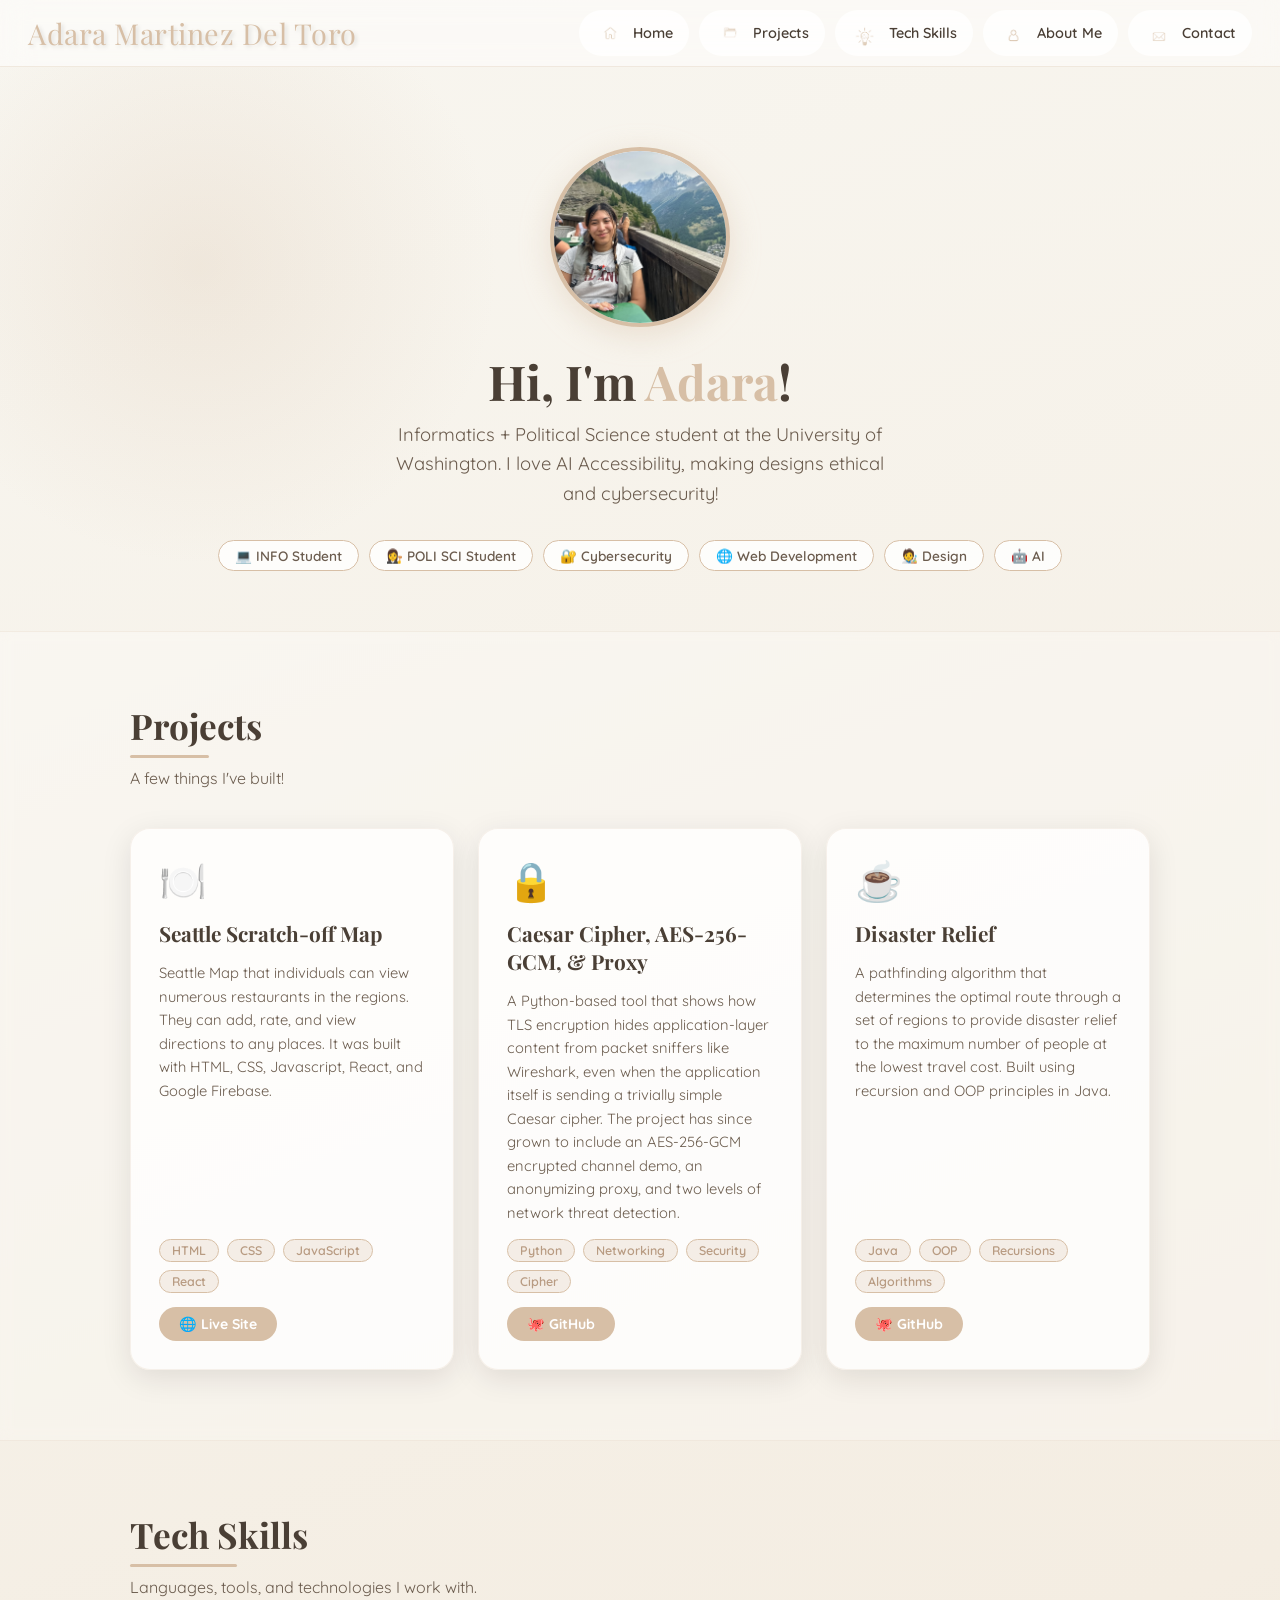
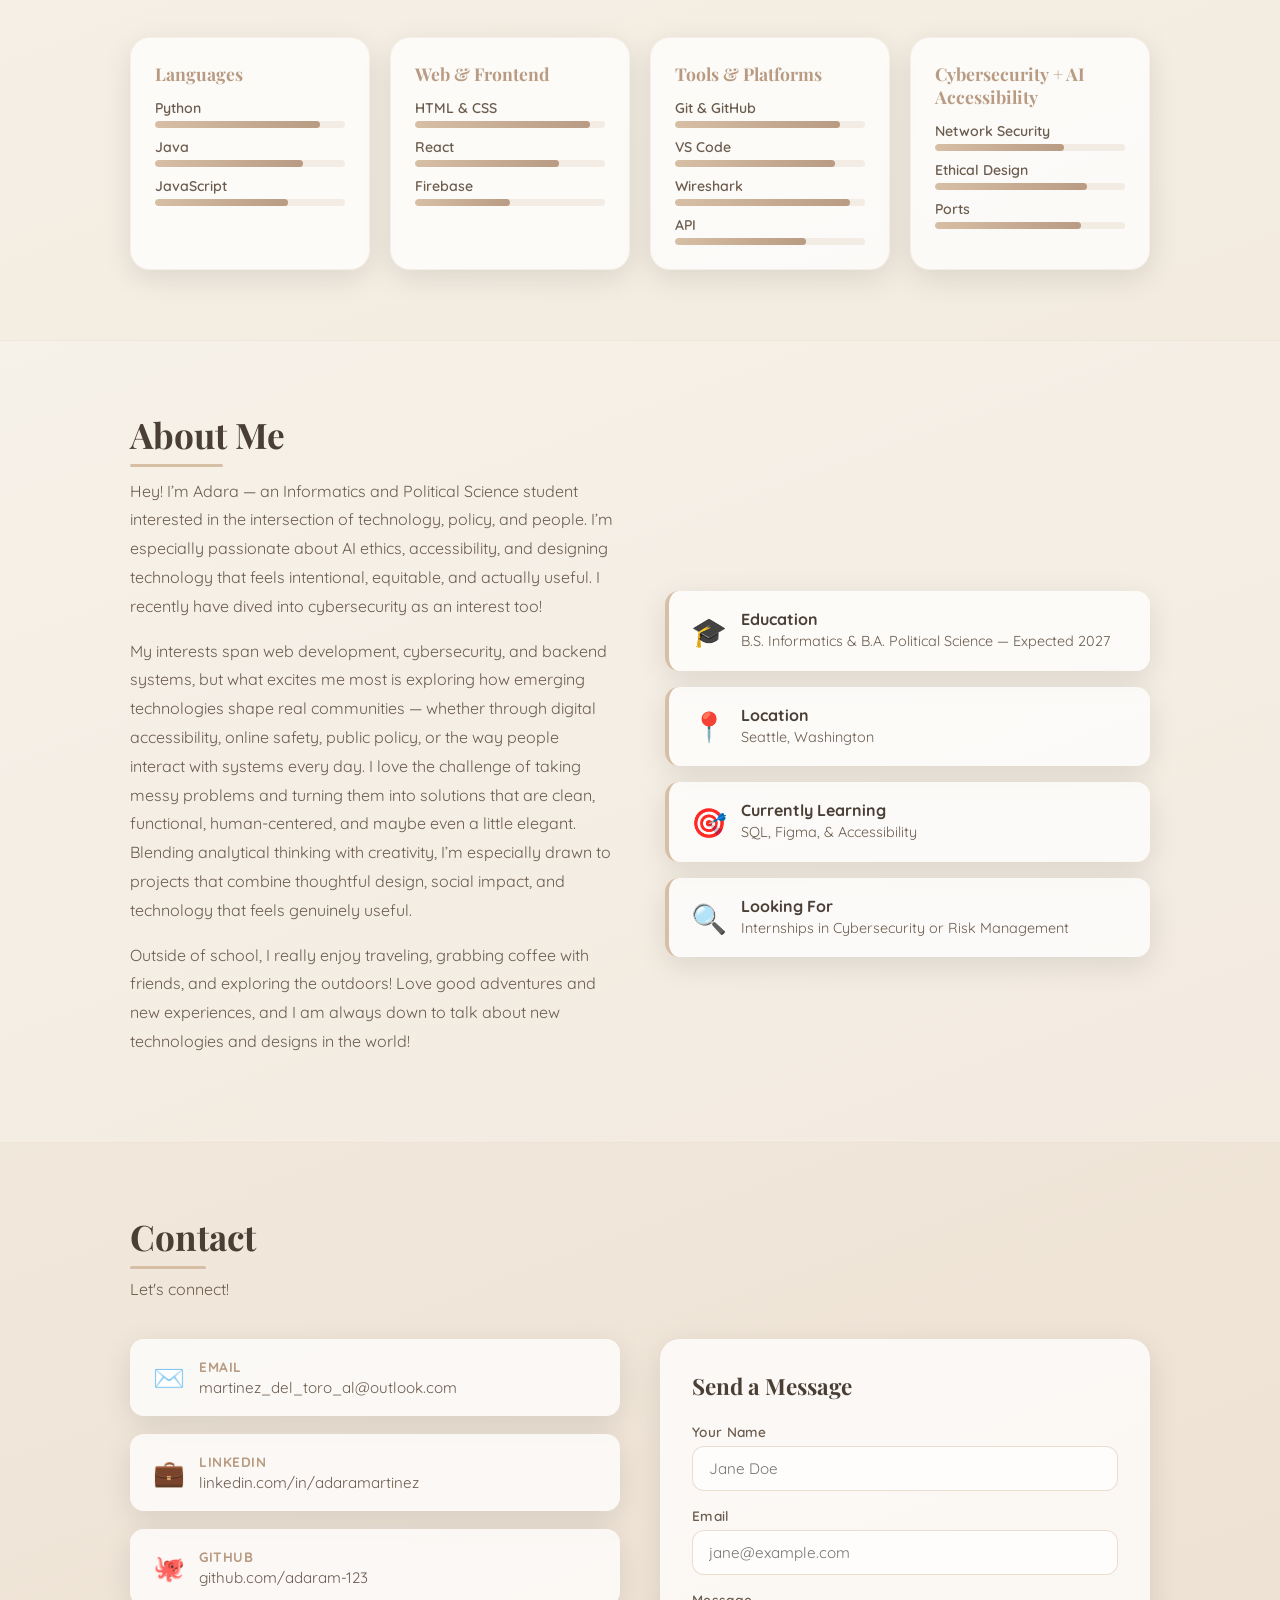
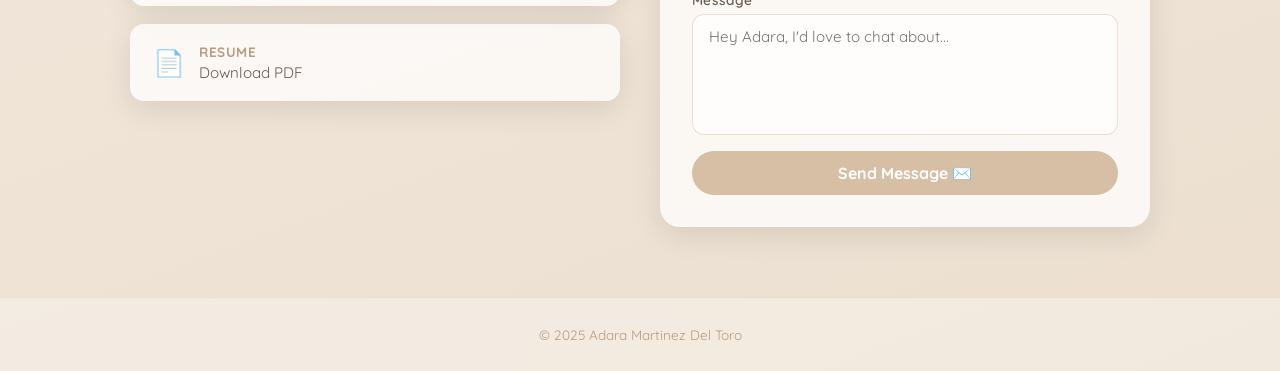
==== commit e4c019b4: "edited all pages" ====
--- a/index.html
+++ b/index.html
@@ -57,7 +57,7 @@
   <!-- home -->
   <section id="Home">
     <div class="hero-photo-wrapper">
-      <img src="adara.jpeg" alt="Adara Martinez">
+      <img src="adara1.jpeg" alt="Adara Martinez">
     </div>
 
     <h1 class="hero-title">Hi, I'm <span>Adara</span>!</h1>
@@ -79,65 +79,63 @@
   <section id="Projects">
     <div class="section">
       <h2 class="section-title">Projects</h2>
-      <p class="section-subtitle">A few things I've built and broken (and fixed).</p>
+      <p class="section-subtitle">A few things I've built!</p>
 
       <div class="projects-grid">
 
         <!-- Project 1: Restaurant Website -->
         <div class="project-card" id="Project1">
           <div class="project-card-icon">🍽️</div>
-          <h3>La Mesa — Restaurant Website</h3>
-          <p>
-            A fully responsive restaurant website featuring an online menu, 
-            reservation form, gallery, and contact section. Built with HTML, CSS, 
-            and vanilla JavaScript with a warm, inviting aesthetic to match the 
-            brand's identity.
+          <h3>Seattle Scratch-off Map</h3>
+          <p>
+            Seattle Map that individuals can view numerous restaurants in the regions.
+            They can add, rate, and view directions to any places. It was built with
+            HTML, CSS, Javascript, React, and Google Firebase.
           </p>
           <div class="project-tags">
             <span class="project-tag">HTML</span>
             <span class="project-tag">CSS</span>
             <span class="project-tag">JavaScript</span>
-            <span class="project-tag">Responsive</span>
-          </div>
-          <a href="#" class="project-link">🌐 Live Site</a>
+            <span class="project-tag">React</span>
+          </div>
+          <a href="https://info340-restaurantratings.web.app" class="project-link">🌐 Live Site</a>
         </div>
 
         <!-- Project 2: Cybersecurity -->
         <div class="project-card" id="Project2">
           <div class="project-card-icon">🔒</div>
-          <h3>NetScan — Port Scanner & Vulnerability Reporter</h3>
-          <p>
-            A Python-based network security tool that scans a target host for open 
-            ports, identifies running services, and generates a formatted vulnerability 
-            report. Built as a hands-on exploration of ethical hacking fundamentals 
-            and socket programming.
+          <h3>Caesar Cipher, AES-256-GCM, & Proxy</h3>
+          <p>
+            A Python-based  tool that shows how TLS encryption hides application-layer content 
+            from packet sniffers like Wireshark, even when the application itself is sending 
+            a trivially simple Caesar cipher. The project has since grown to include an 
+            AES-256-GCM encrypted channel demo, an anonymizing proxy, and two levels of network threat detection.
           </p>
           <div class="project-tags">
             <span class="project-tag">Python</span>
             <span class="project-tag">Networking</span>
             <span class="project-tag">Security</span>
-            <span class="project-tag">CLI</span>
-          </div>
-          <a href="https://github.com/admt" target="_blank" class="project-link">🐙 GitHub</a>
+            <span class="project-tag">Cipher</span>
+          </div>
+          <a href="https://github.com/adaram-123/jsisb370-privacy.git" target="_blank" class="project-link">🐙 GitHub</a>
         </div>
 
         <!-- Project 3: Java -->
         <div class="project-card" id="Project3">
           <div class="project-card-icon">☕</div>
-          <h3>TaskFlow — Java Task Manager</h3>
-          <p>
-            A command-line task management application written in Java, featuring 
-            priority queues, deadline tracking, and persistent storage via file I/O. 
-            Designed with OOP principles — interfaces, abstract classes, and 
-            custom exceptions throughout.
+          <h3>Disaster Relief</h3>
+          <p>
+            A pathfinding algorithm that determines the optimal route through a set 
+            of regions to provide disaster relief to the maximum number of people 
+            at the lowest travel cost. Built using recursion and OOP principles in Java.
           </p>
           <div class="project-tags">
             <span class="project-tag">Java</span>
             <span class="project-tag">OOP</span>
-            <span class="project-tag">Data Structures</span>
-            <span class="project-tag">File I/O</span>
-          </div>
-          <a href="https://github.com/admt" target="_blank" class="project-link">🐙 GitHub</a>
+            <span class="project-tag">Recursions</span>
+            <span class="project-tag">Algorithms</span>
+          </div>
+          <a href="https://github.com/adaram-123/disaster-relief---java.git" target="_blank" class="project-link">🐙 GitHub</a>
         </div>
 
       </div>
@@ -156,20 +154,16 @@
           <h4>Languages</h4>
           <div class="skill-list">
             <div class="skill-item">
+              <span>Python</span>
+              <div class="skill-bar"><div class="skill-bar-fill" style="width: 87%"></div></div>
+            </div>
+            <div class="skill-item">
               <span>Java</span>
-              <div class="skill-bar"><div class="skill-bar-fill" style="width: 85%"></div></div>
-            </div>
-            <div class="skill-item">
-              <span>Python</span>
               <div class="skill-bar"><div class="skill-bar-fill" style="width: 78%"></div></div>
             </div>
             <div class="skill-item">
               <span>JavaScript</span>
               <div class="skill-bar"><div class="skill-bar-fill" style="width: 70%"></div></div>
-            </div>
-            <div class="skill-item">
-              <span>C / C++</span>
-              <div class="skill-bar"><div class="skill-bar-fill" style="width: 55%"></div></div>
             </div>
           </div>
         </div>
@@ -179,15 +173,15 @@
           <div class="skill-list">
             <div class="skill-item">
               <span>HTML & CSS</span>
-              <div class="skill-bar"><div class="skill-bar-fill" style="width: 90%"></div></div>
+              <div class="skill-bar"><div class="skill-bar-fill" style="width: 92%"></div></div>
             </div>
             <div class="skill-item">
               <span>React</span>
-              <div class="skill-bar"><div class="skill-bar-fill" style="width: 60%"></div></div>
-            </div>
-            <div class="skill-item">
-              <span>Node.js</span>
-              <div class="skill-bar"><div class="skill-bar-fill" style="width: 55%"></div></div>
+              <div class="skill-bar"><div class="skill-bar-fill" style="width: 76%"></div></div>
+            </div>
+            <div class="skill-item">
+              <span>Firebase</span>
+              <div class="skill-bar"><div class="skill-bar-fill" style="width: 50%"></div></div>
             </div>
           </div>
         </div>
@@ -197,37 +191,37 @@
           <div class="skill-list">
             <div class="skill-item">
               <span>Git & GitHub</span>
-              <div class="skill-bar"><div class="skill-bar-fill" style="width: 82%"></div></div>
-            </div>
-            <div class="skill-item">
-              <span>Linux / Bash</span>
-              <div class="skill-bar"><div class="skill-bar-fill" style="width: 70%"></div></div>
+              <div class="skill-bar"><div class="skill-bar-fill" style="width: 87%"></div></div>
             </div>
             <div class="skill-item">
               <span>VS Code</span>
-              <div class="skill-bar"><div class="skill-bar-fill" style="width: 88%"></div></div>
+              <div class="skill-bar"><div class="skill-bar-fill" style="width: 84%"></div></div>
             </div>
             <div class="skill-item">
               <span>Wireshark</span>
-              <div class="skill-bar"><div class="skill-bar-fill" style="width: 60%"></div></div>
+              <div class="skill-bar"><div class="skill-bar-fill" style="width: 92%"></div></div>
+            </div>
+            <div class="skill-item">
+              <span>API</span>
+              <div class="skill-bar"><div class="skill-bar-fill" style="width: 69%"></div></div>
             </div>
           </div>
         </div>
 
         <div class="skill-category">
-          <h4>Cybersecurity</h4>
+          <h4>Cybersecurity + AI Accessibility</h4>
           <div class="skill-list">
             <div class="skill-item">
               <span>Network Security</span>
-              <div class="skill-bar"><div class="skill-bar-fill" style="width: 65%"></div></div>
-            </div>
-            <div class="skill-item">
-              <span>Ethical Hacking</span>
-              <div class="skill-bar"><div class="skill-bar-fill" style="width: 58%"></div></div>
-            </div>
-            <div class="skill-item">
-              <span>CTF Challenges</span>
-              <div class="skill-bar"><div class="skill-bar-fill" style="width: 72%"></div></div>
+              <div class="skill-bar"><div class="skill-bar-fill" style="width: 68%"></div></div>
+            </div>
+            <div class="skill-item">
+              <span>Ethical Design</span>
+              <div class="skill-bar"><div class="skill-bar-fill" style="width: 80%"></div></div>
+            </div>
+            <div class="skill-item">
+              <span>Ports</span>
+              <div class="skill-bar"><div class="skill-bar-fill" style="width: 77%"></div></div>
             </div>
           </div>
         </div>
@@ -240,24 +234,28 @@
   <section id="AboutMe">
     <div class="section">
       <h2 class="section-title">About Me</h2>
-      <p class="section-subtitle">The human behind the code.</p>
 
       <div class="about-inner">
         <div class="about-text">
           <p>
-            Hey! I'm Adara — a Computer Science student who genuinely loves building things 
-            that work (and figuring out why they don't). I started coding in high school 
-            and haven't really stopped since.
-          </p>
-          <p>
-            My interests span web development, cybersecurity, and backend systems. I love 
-            the challenge of taking a messy problem and turning it into something clean, 
-            functional, and maybe even a little elegant.
-          </p>
-          <p>
-            Outside of code I'm probably rewatching something on Netflix, at a coffee shop,
-            or finding a new playlist to hyperfocus to. Big fan of dark mode, mechanical 
-            keyboards, and tabs over spaces (sorry not sorry).
+            Hey! I’m Adara — an Informatics and Political Science student interested in the 
+            intersection of technology, policy, and people. I’m especially passionate about 
+            AI ethics, accessibility, and designing technology that feels intentional, equitable, 
+            and actually useful. I recently have dived into cybersecurity as an interest too!
+          </p>
+          <p>
+            My interests span web development, cybersecurity, and backend systems, but what excites 
+            me most is exploring how emerging technologies shape real communities — whether through 
+            digital accessibility, online safety, public policy, or the way people interact with 
+            systems every day. I love the challenge of taking messy problems and turning them into 
+            solutions that are clean, functional, human-centered, and maybe even a little elegant. 
+            Blending analytical thinking with creativity, I’m especially drawn to projects that 
+            combine thoughtful design, social impact, and technology that feels genuinely useful.
+          </p>
+          <p>
+            Outside of school, I really enjoy traveling, grabbing coffee with friends, and exploring
+            the outdoors! Love good adventures and new experiences, and I am always down to talk
+            about new technologies and designs in the world!
           </p>
         </div>
 
@@ -266,28 +264,28 @@
             <div class="fact-icon">🎓</div>
             <div>
               <strong>Education</strong>
-              <p>B.S. Computer Science — Expected 2026</p>
+              <p>B.S. Informatics & B.A. Political Science — Expected 2027</p>
             </div>
           </div>
           <div class="fact-card">
             <div class="fact-icon">📍</div>
             <div>
               <strong>Location</strong>
-              <p>Pacific Northwest, USA</p>
+              <p>Seattle, Washington</p>
             </div>
           </div>
           <div class="fact-card">
             <div class="fact-icon">🎯</div>
             <div>
               <strong>Currently Learning</strong>
-              <p>React, Docker & Cloud Fundamentals</p>
+              <p>SQL, Figma, & Accessibility</p>
             </div>
           </div>
           <div class="fact-card">
             <div class="fact-icon">🔍</div>
             <div>
               <strong>Looking For</strong>
-              <p>Internships in Software Engineering or Cybersecurity</p>
+              <p>Internships in Cybersecurity or Risk Management</p>
             </div>
           </div>
         </div>
@@ -299,33 +297,33 @@
   <div id="Contact">
     <div class="section">
       <h2 class="section-title">Contact</h2>
-      <p class="section-subtitle">Let's connect — I don't bite, I promise.</p>
+      <p class="section-subtitle">Let's connect!</p>
 
       <div class="contact-wrapper">
 
         <div class="contact-info">
-          <a class="contact-item" href="mailto:adara.martinez@email.com">
+          <a class="contact-item" href="mailto:martinez_del_toro_al@outlook.com">
             <div class="contact-item-icon">✉️</div>
             <div class="contact-item-text">
               <strong>Email</strong>
-              <span>adara.martinez@email.com</span>
+              <span>martinez_del_toro_al@outlook.com</span>
             </div>
           </a>
-          <a class="contact-item" href="https://linkedin.com/in/adaramartinez" target="_blank">
+          <a class="contact-item" href="www.linkedin.com/in/adaramartinez" target="_blank">
             <div class="contact-item-icon">💼</div>
             <div class="contact-item-text">
               <strong>LinkedIn</strong>
               <span>linkedin.com/in/adaramartinez</span>
             </div>
           </a>
-          <a class="contact-item" href="https://github.com/admt" target="_blank">
+          <a class="contact-item" href="https://github.com/adaram-123" target="_blank">
             <div class="contact-item-icon">🐙</div>
             <div class="contact-item-text">
               <strong>GitHub</strong>
-              <span>github.com/admt</span>
+              <span>github.com/adaram-123</span>
             </div>
           </a>
-          <a class="contact-item" href="#">
+          <a class="contact-item" href="resume.pdf">
             <div class="contact-item-icon">📄</div>
             <div class="contact-item-text">
               <strong>Resume</strong>
@@ -348,7 +346,7 @@
             <label for="message">Message</label>
             <textarea id="message" rows="5" placeholder="Hey Adara, I'd love to chat about..."></textarea>
           </div>
-          <button class="form-submit" onclick="alert('Thanks for reaching out! (Hook this up to a backend or Formspree 😉)')">
+          <button class="form-submit" onclick="alert('Thanks for reaching out!')">
             Send Message ✉️
           </button>
         </div>
@@ -359,7 +357,7 @@
 
 <!-- footer -->
   <footer>
-    <p>© 2025 Adara Martinez Del Toro · Built with HTML, CSS & ☕</p>
+    <p>© 2025 Adara Martinez Del Toro </p>
   </footer>
 
 </body>
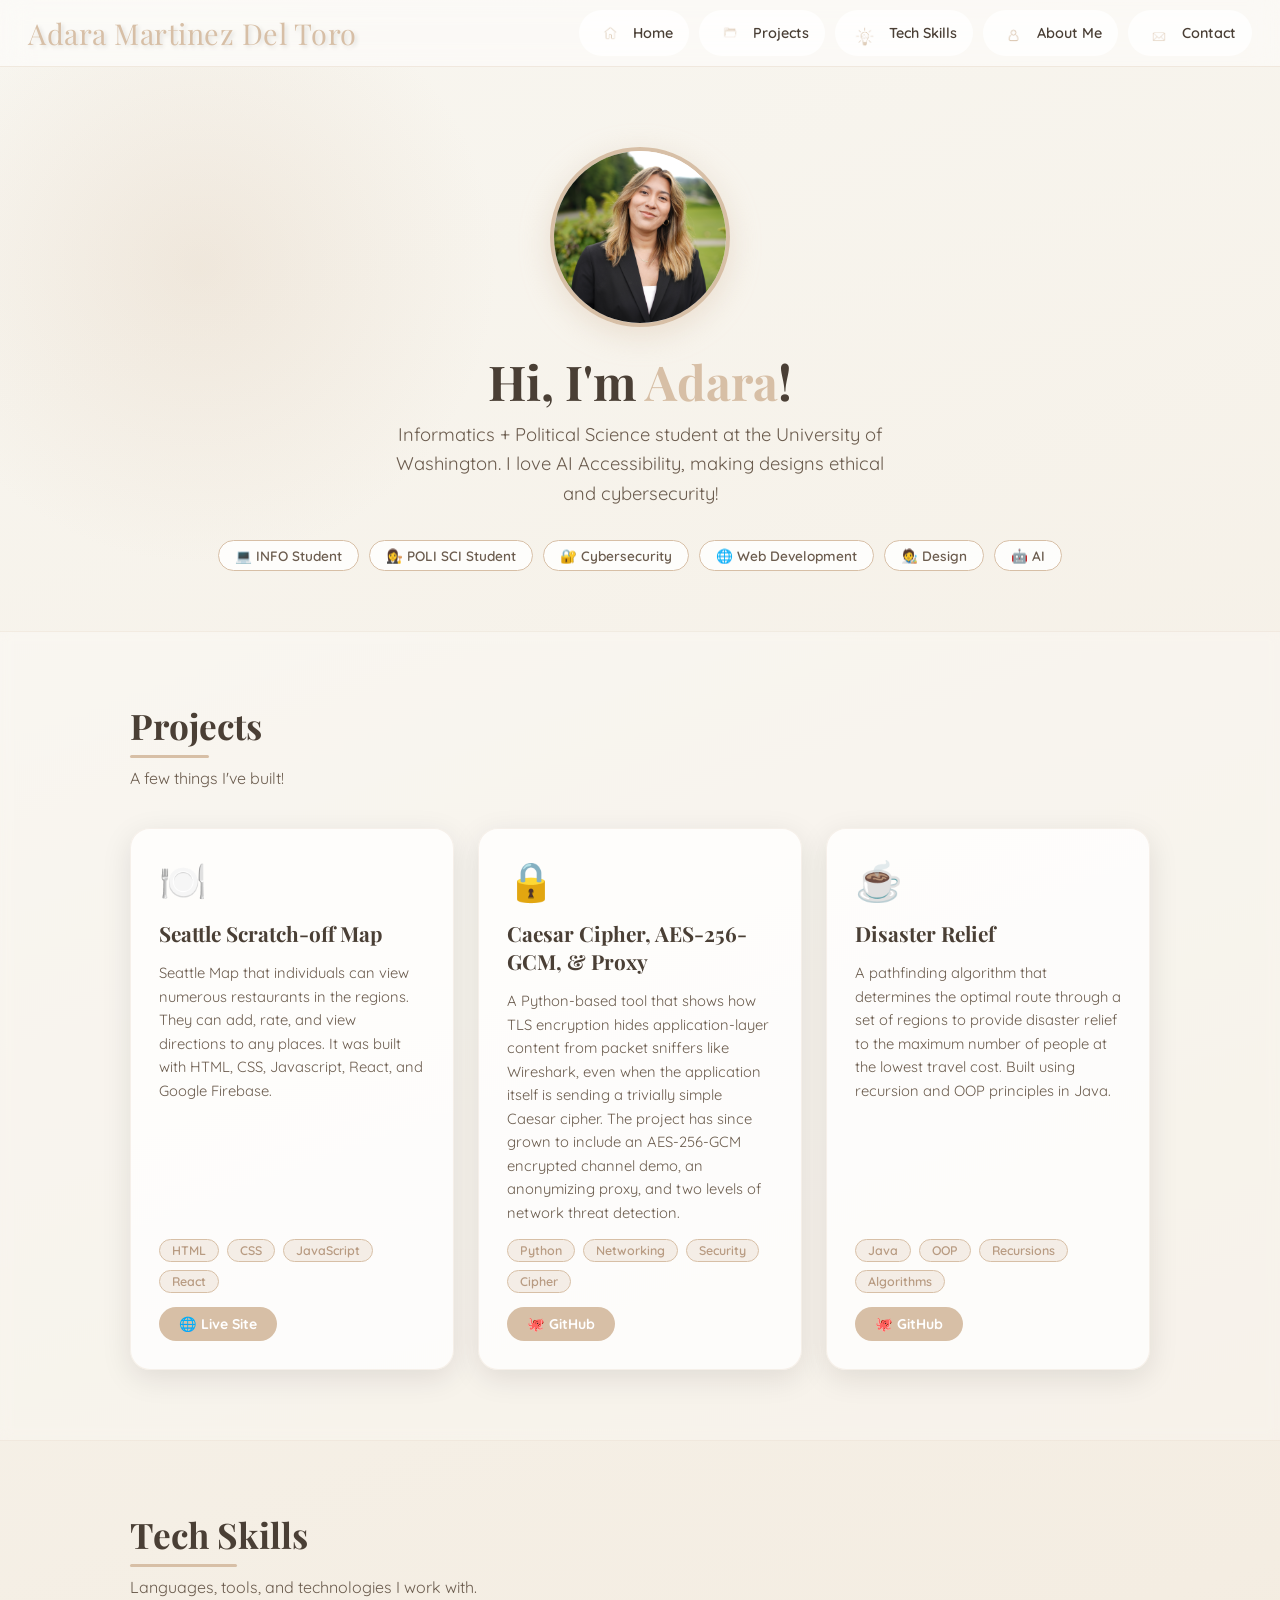
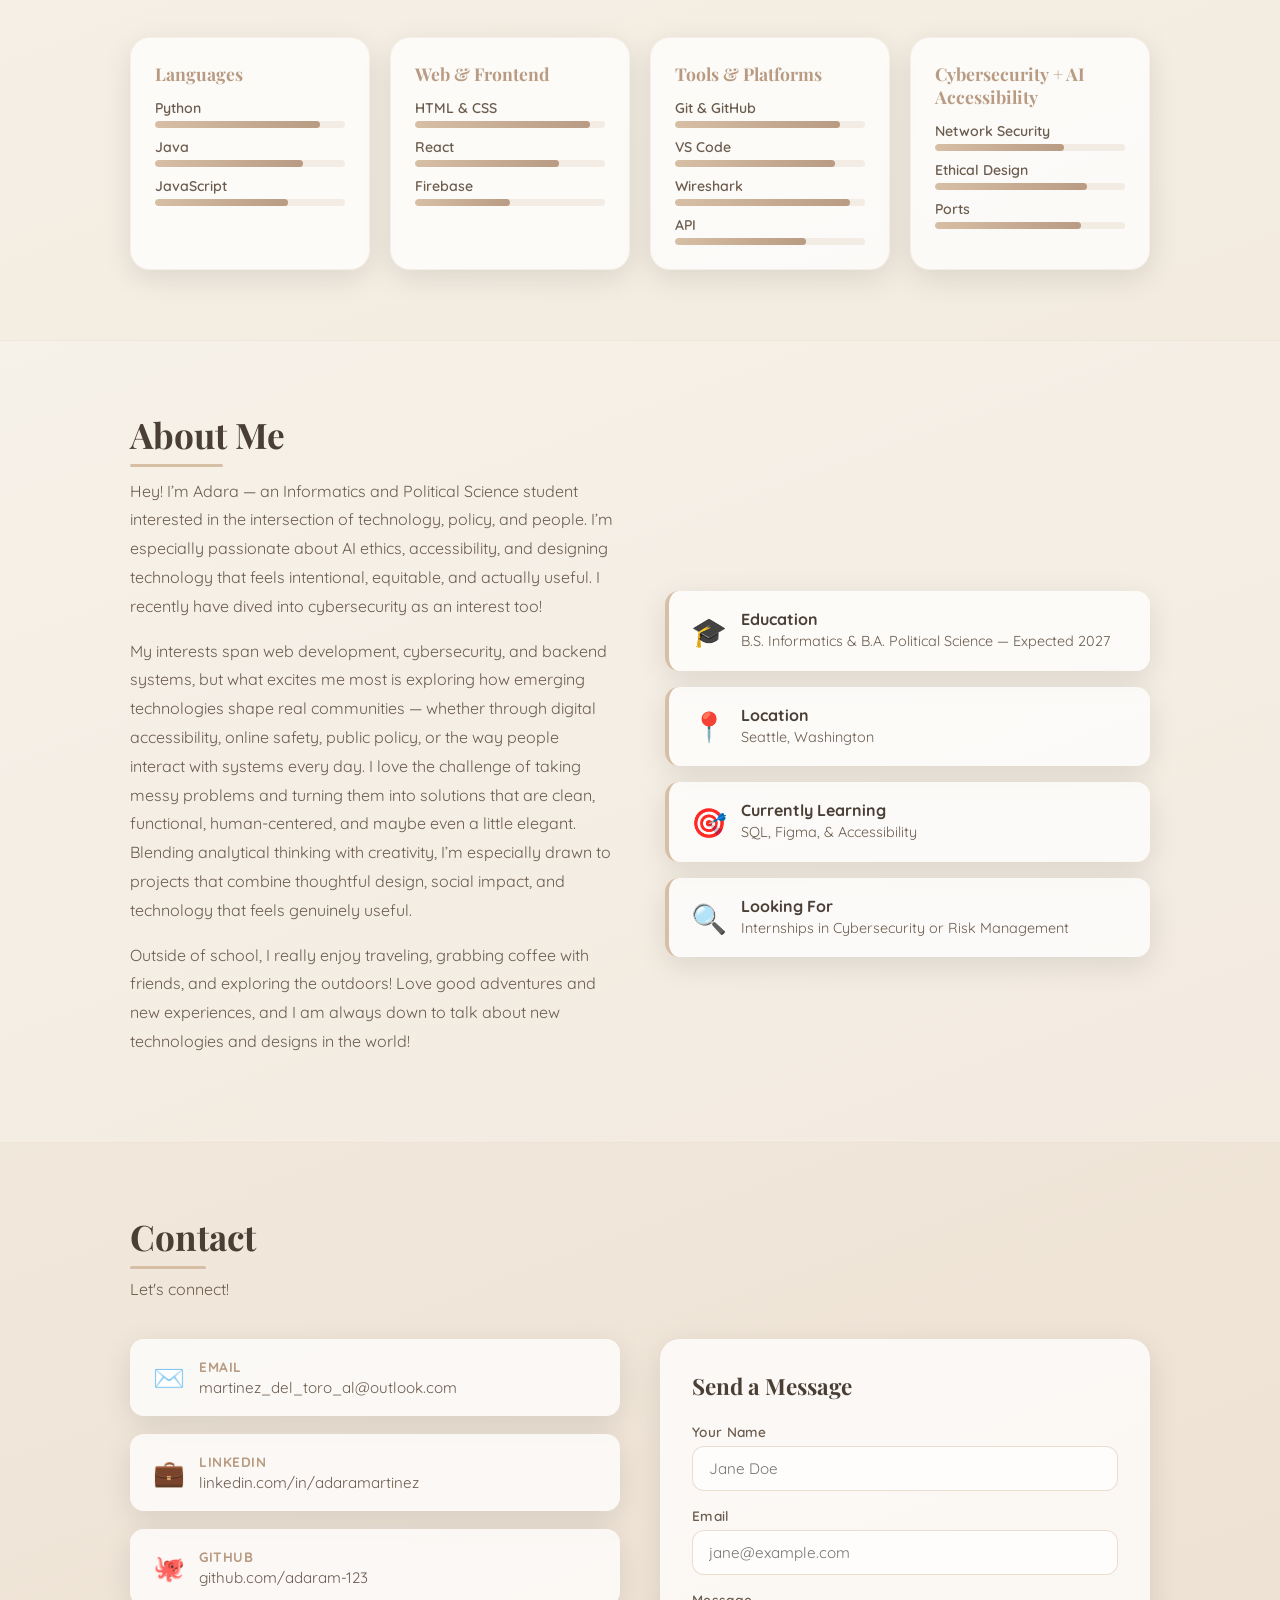
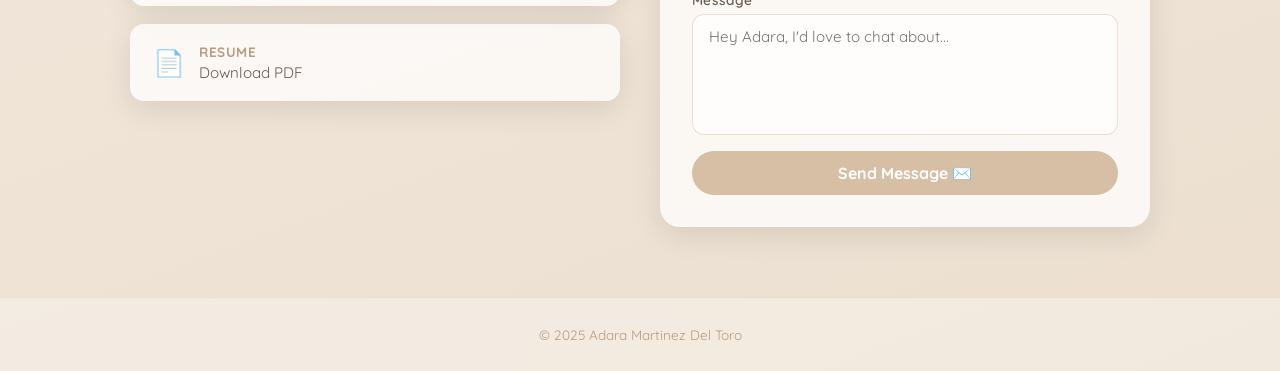
==== commit def1609b: "new pic" ====
--- a/index.html
+++ b/index.html
@@ -57,7 +57,7 @@
   <!-- home -->
   <section id="Home">
     <div class="hero-photo-wrapper">
-      <img src="adara1.jpeg" alt="Adara Martinez">
+      <img src="adara2.JPG" alt="Adara Martinez">
     </div>
 
     <h1 class="hero-title">Hi, I'm <span>Adara</span>!</h1>
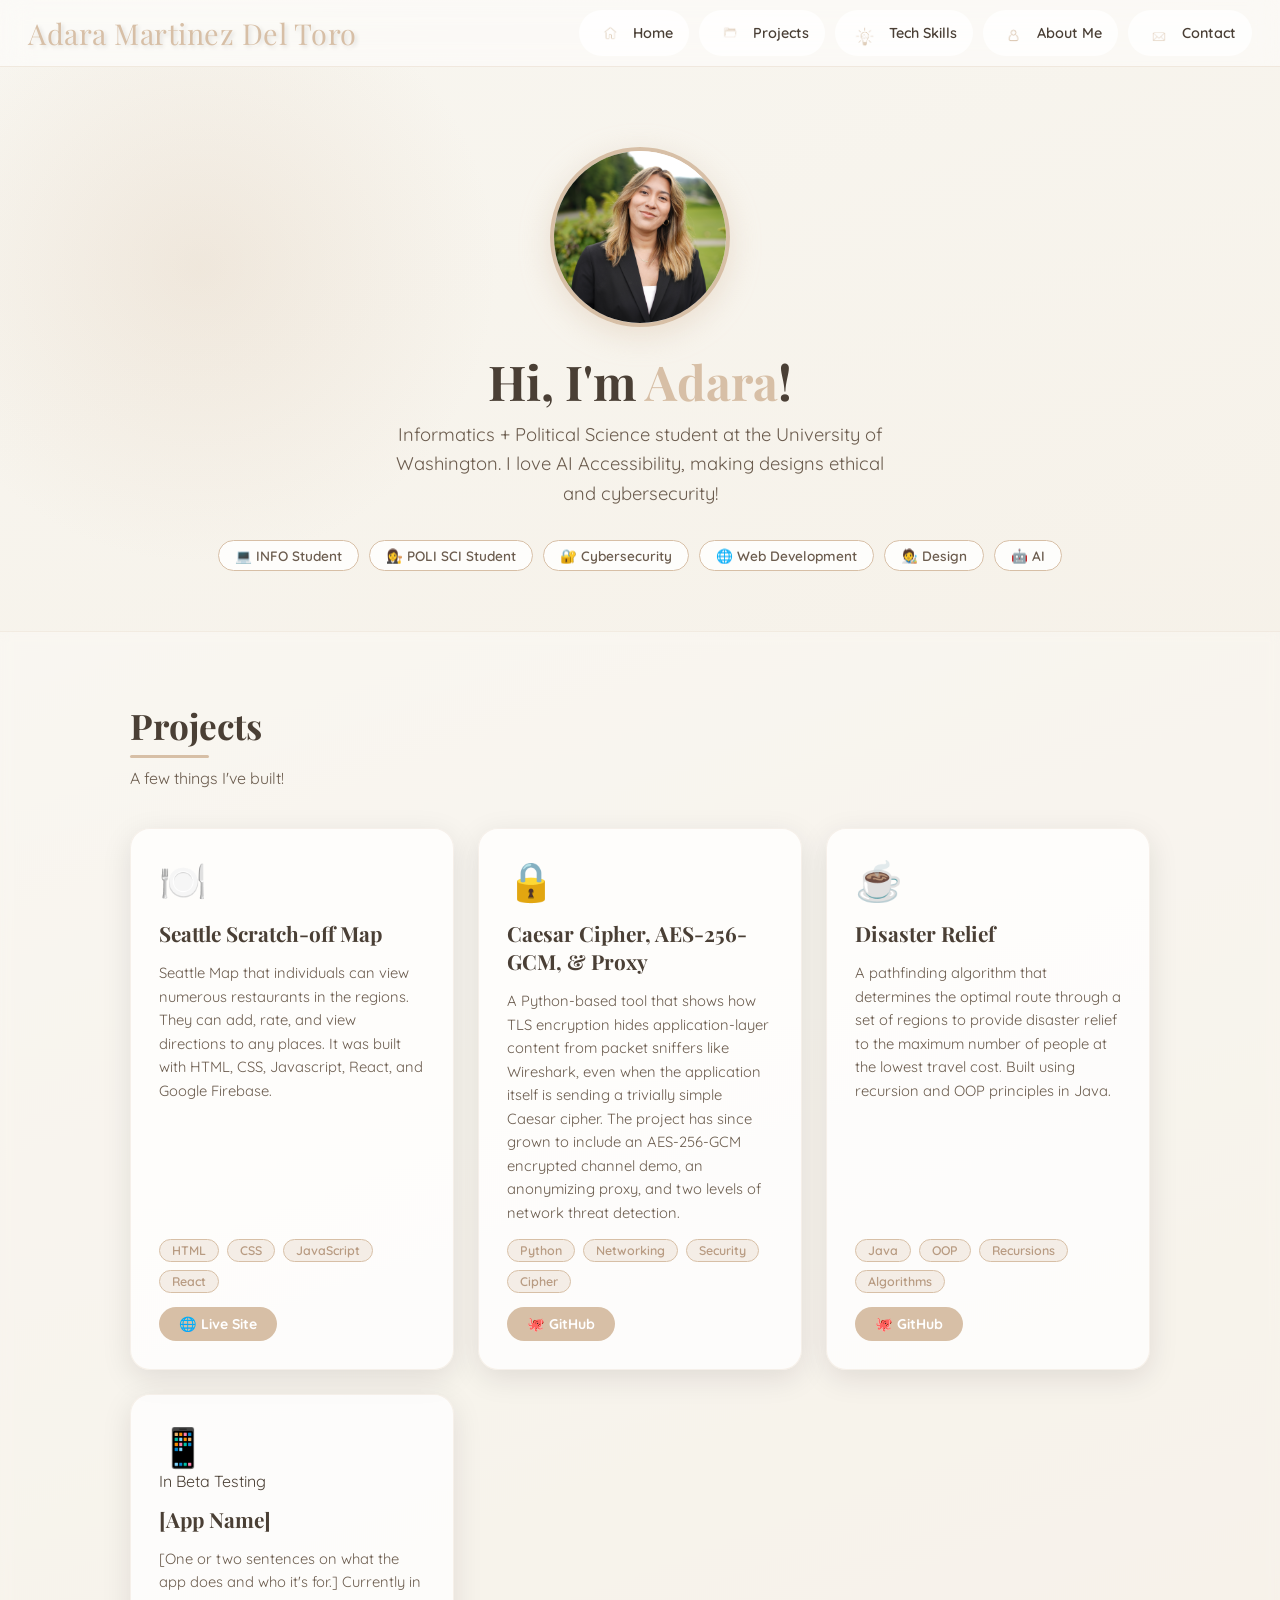
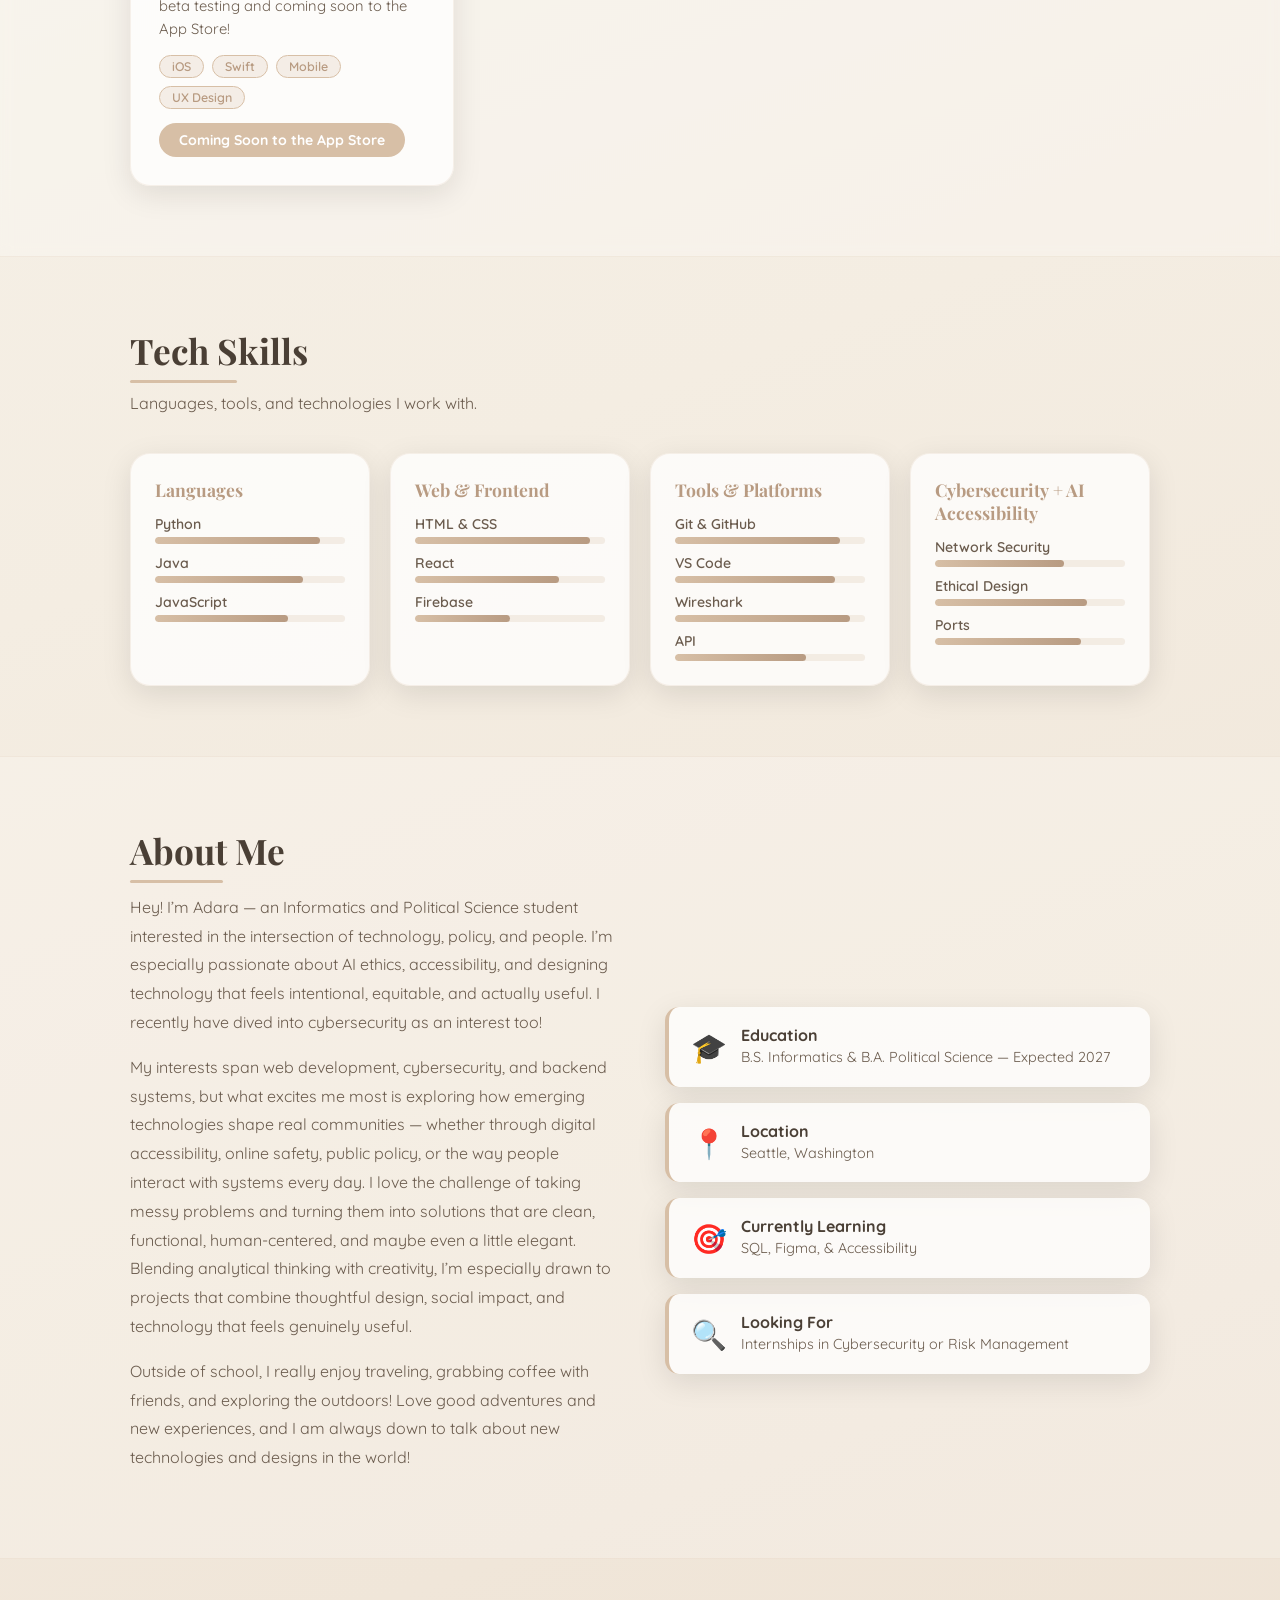
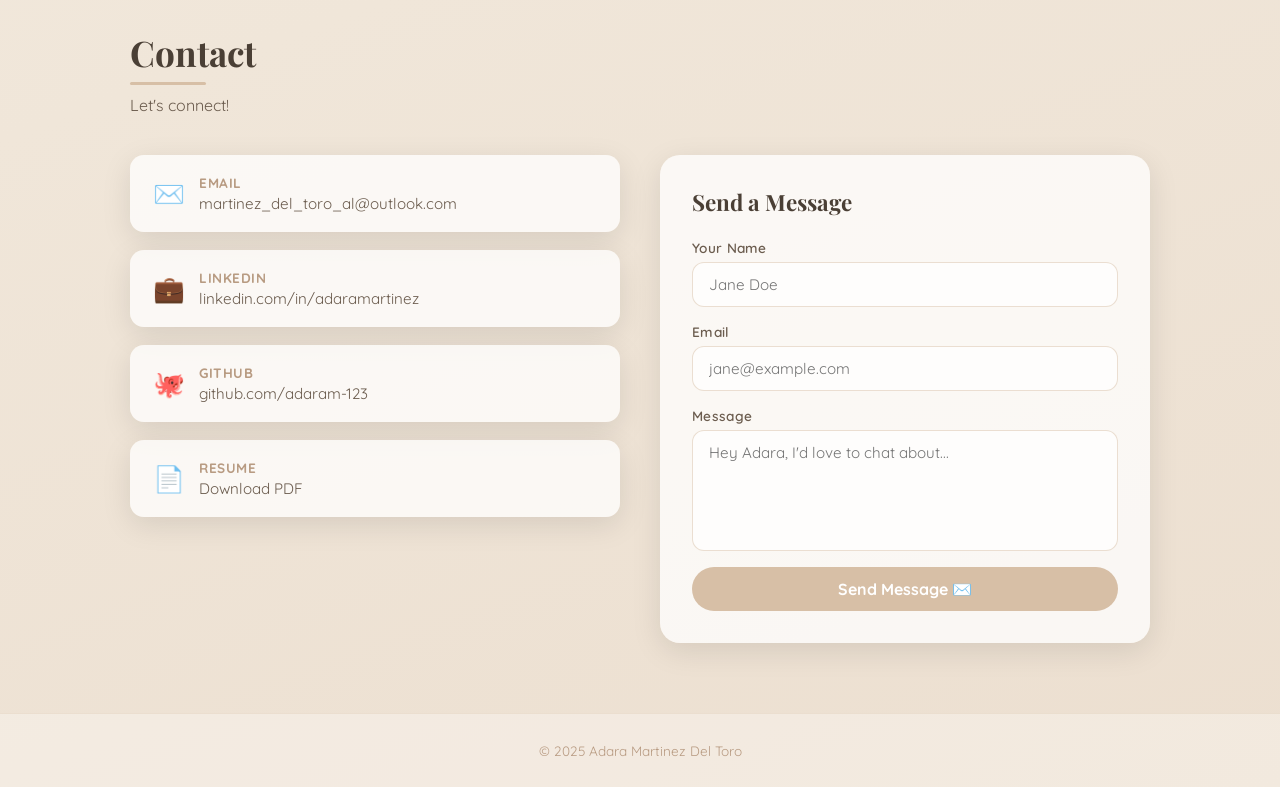
==== commit da2d89b7: "Add Project 4: iOS App in Beta Testing Added Project 4 section for the iOS app currently in beta tes" ====
--- a/index.html
+++ b/index.html
@@ -30,6 +30,7 @@
           <a href="#Project1">Seattle Restaurant Map</a>
           <a href="#Project2">Caesar Cipher, AES-256-GCM, & Proxy</a>
           <a href="#Project3">Disaster Relief</a>
+          <a href="#Project4">[App Name] (iOS)</a>
         </div>
       </li>
 
@@ -138,6 +139,26 @@
           <a href="https://github.com/adaram-123/disaster-relief---java.git" target="_blank" class="project-link">🐙 GitHub</a>
         </div>
 
+        <!-- Project 4: iOS App (in testing) -->
+        <div class="project-card project-card--featured" id="Project4">
+          <div class="project-card-top">
+            <div class="project-card-icon">📱</div>
+            <span class="status-pill"><span class="status-dot"></span>In Beta Testing</span>
+          </div>
+          <h3>[App Name]</h3>
+          <p>
+            [One or two sentences on what the app does and who it's for.]
+            Currently in beta testing and coming soon to the App Store!
+          </p>
+          <div class="project-tags">
+            <span class="project-tag">iOS</span>
+            <span class="project-tag">Swift</span>
+            <span class="project-tag">Mobile</span>
+            <span class="project-tag">UX Design</span>
+          </div>
+          <span class="project-link project-link--soon" aria-disabled="true"> Coming Soon to the App Store</span>
+        </div>
+
       </div>
     </div>
   </section>
@@ -309,7 +330,7 @@
               <span>martinez_del_toro_al@outlook.com</span>
             </div>
           </a>
-          <a class="contact-item" href="www.linkedin.com/in/adaramartinez" target="_blank">
+          <a class="contact-item" href="https://www.linkedin.com/in/adaramartinez" target="_blank">
             <div class="contact-item-icon">💼</div>
             <div class="contact-item-text">
               <strong>LinkedIn</strong>
@@ -361,4 +382,4 @@
   </footer>
 
 </body>
-</html>+</html>
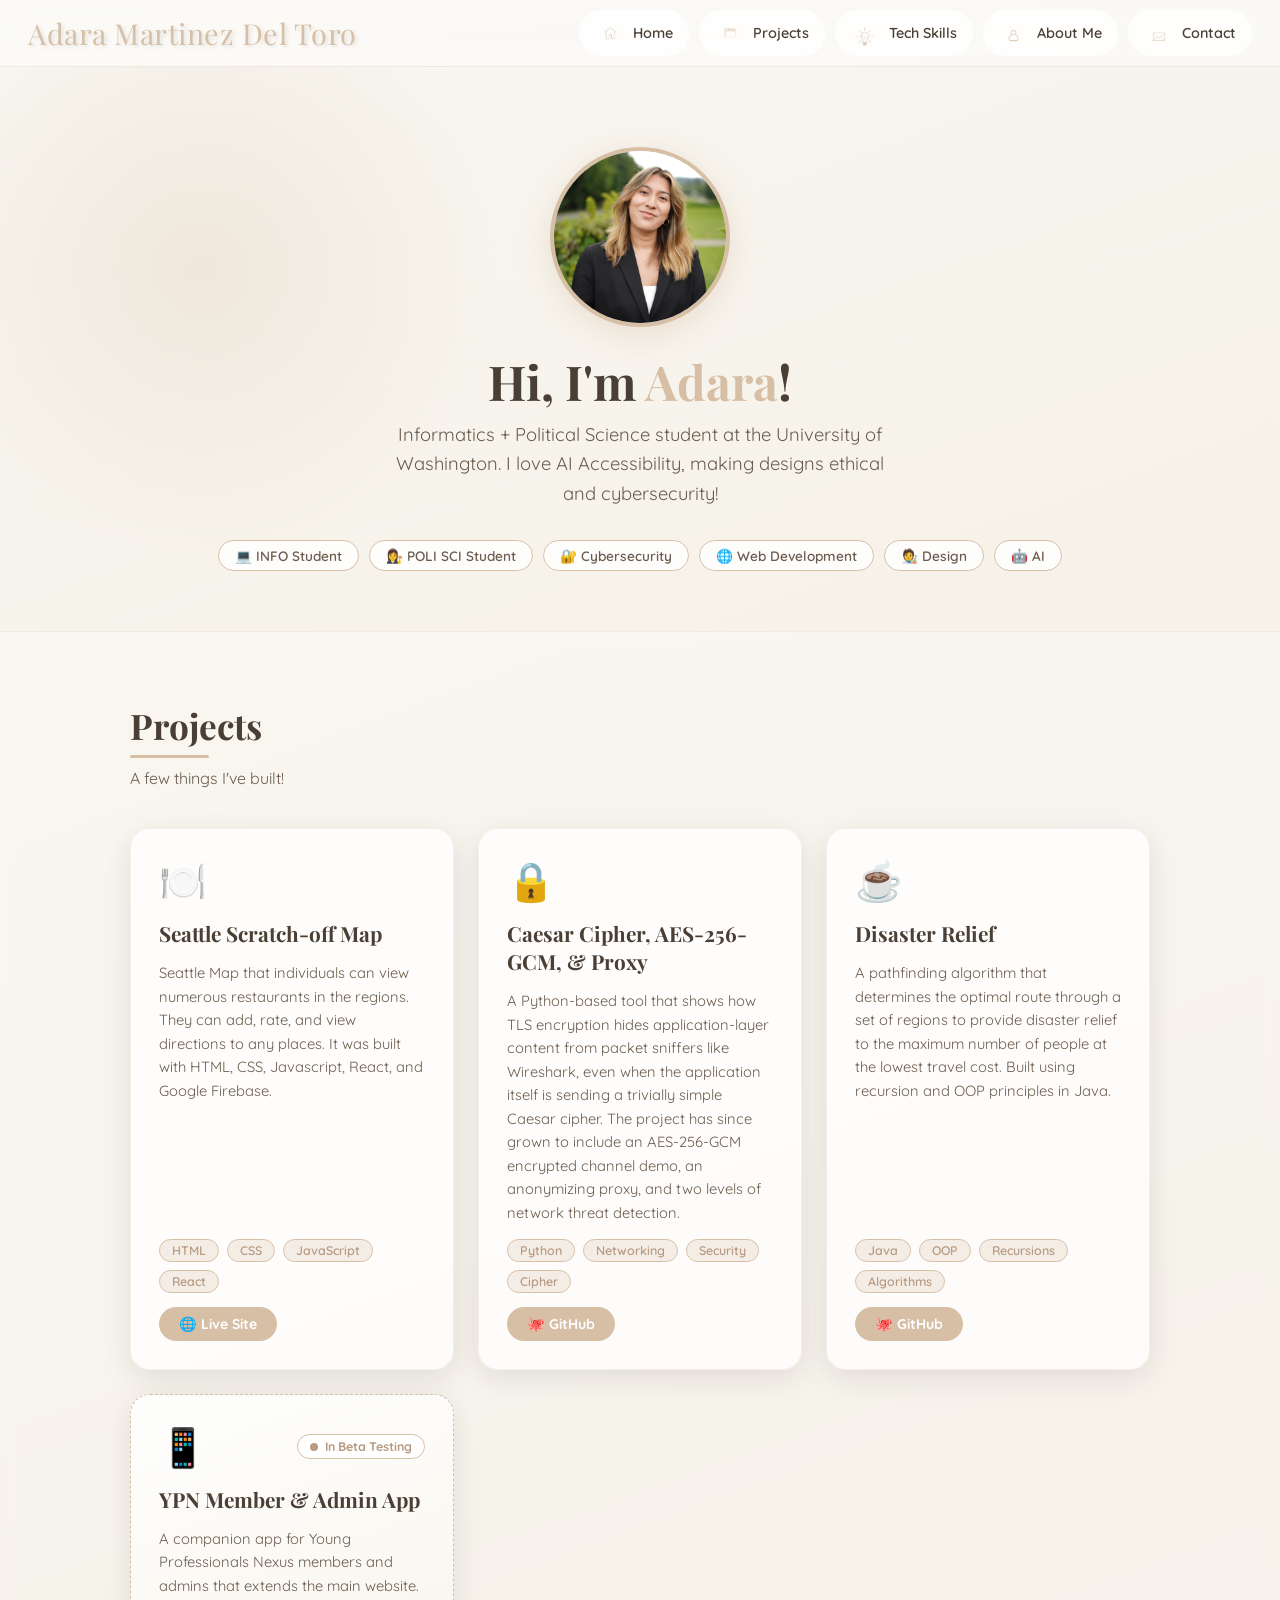
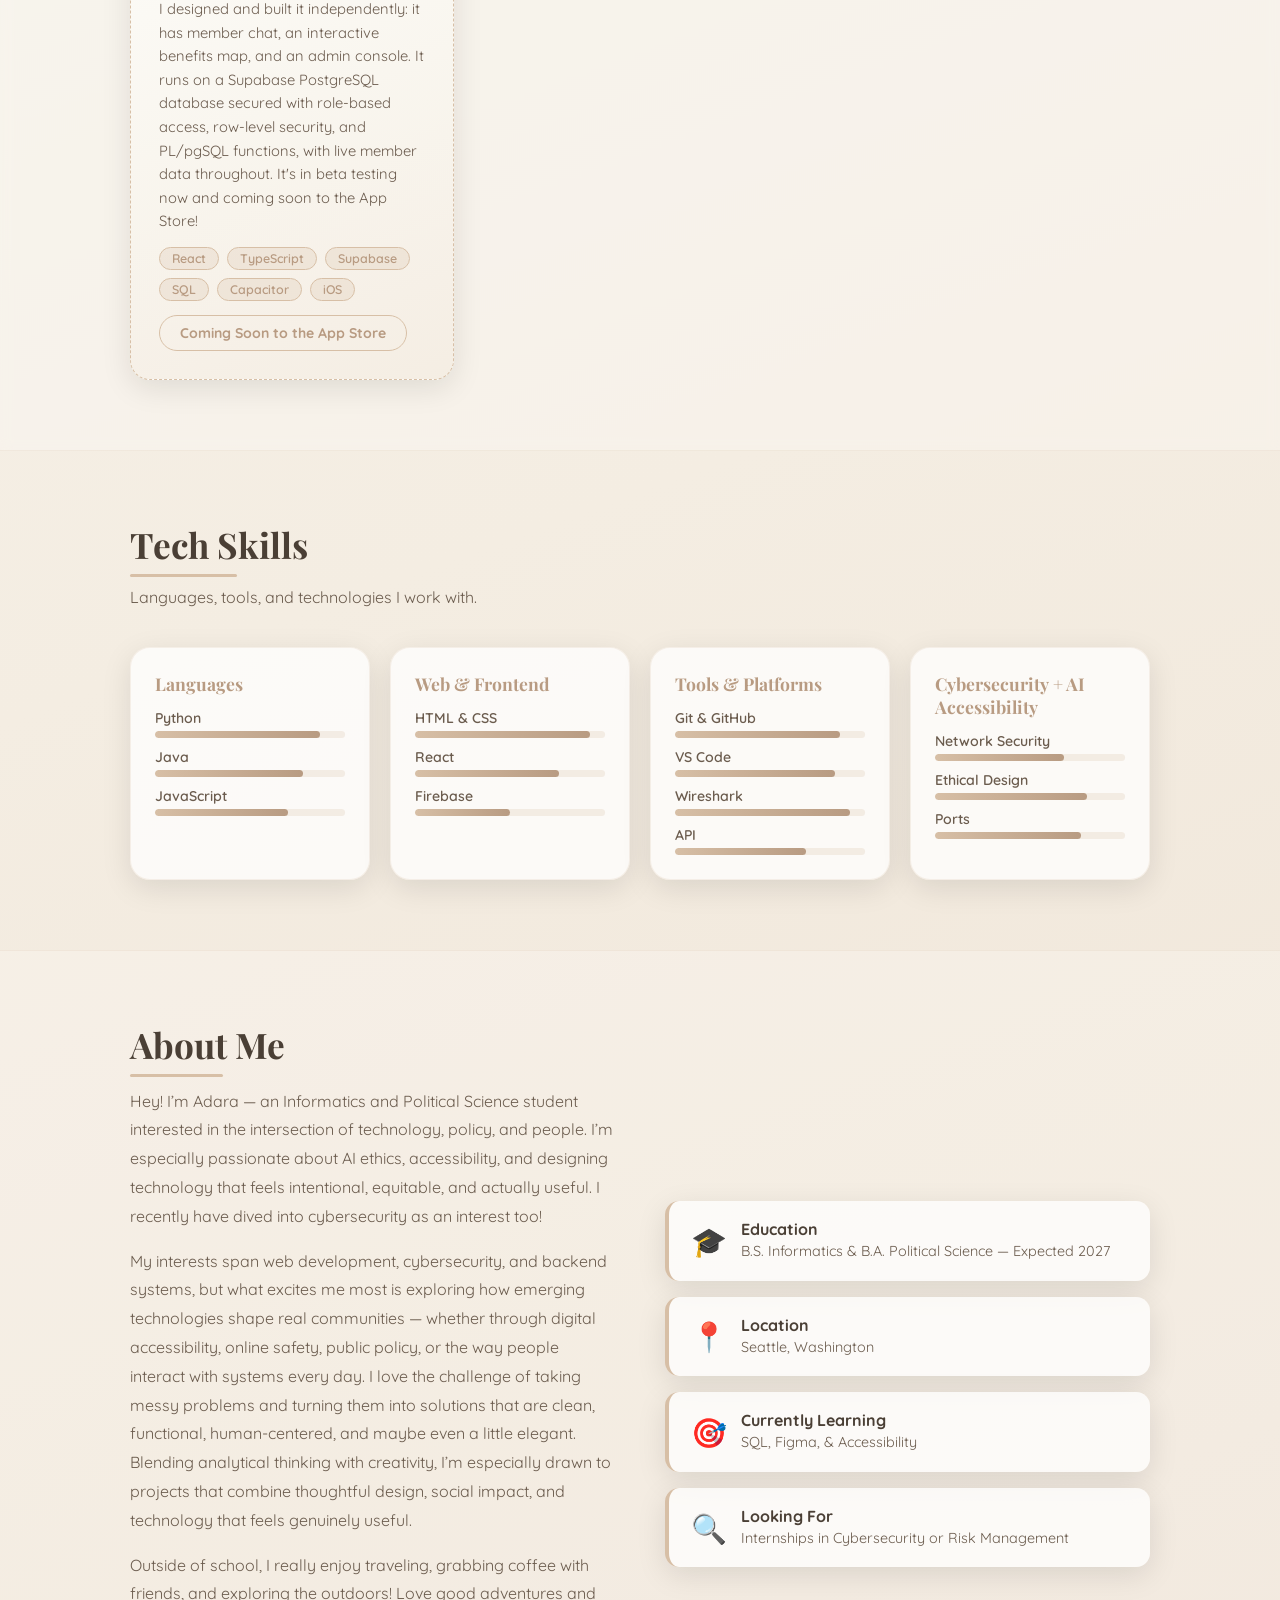
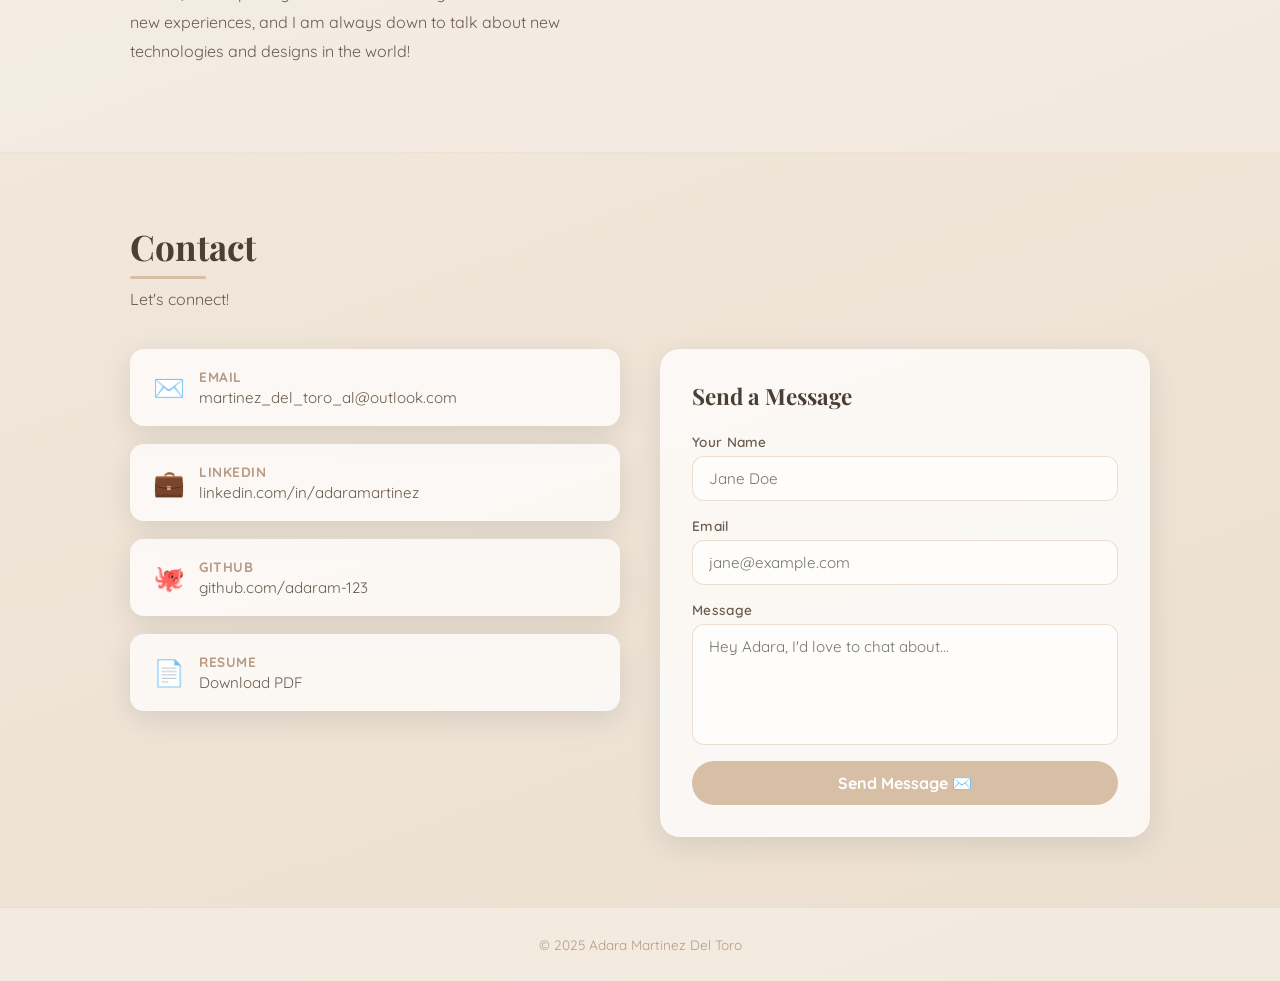
==== commit c738ae67: "Revise project information for YPN Member App Updated project details for YPN Member & Admin App inc" ====
--- a/index.html
+++ b/index.html
@@ -30,7 +30,7 @@
           <a href="#Project1">Seattle Restaurant Map</a>
           <a href="#Project2">Caesar Cipher, AES-256-GCM, & Proxy</a>
           <a href="#Project3">Disaster Relief</a>
-          <a href="#Project4">[App Name] (iOS)</a>
+          <a href="#Project4">YPN Member &amp; Admin App</a>
         </div>
       </li>
 
@@ -145,16 +145,21 @@
             <div class="project-card-icon">📱</div>
             <span class="status-pill"><span class="status-dot"></span>In Beta Testing</span>
           </div>
-          <h3>[App Name]</h3>
-          <p>
-            [One or two sentences on what the app does and who it's for.]
-            Currently in beta testing and coming soon to the App Store!
+          <h3>YPN Member &amp; Admin App</h3>
+          <p>
+            A companion app for Young Professionals Nexus members and admins that extends
+            the main website. I designed and built it independently: it has member chat, an interactive
+            benefits map, and an admin console. It runs on a Supabase PostgreSQL database secured
+            with role-based access, row-level security, and PL/pgSQL functions, with live member data
+            throughout. It's in beta testing now and coming soon to the App Store!
           </p>
           <div class="project-tags">
+            <span class="project-tag">React</span>
+            <span class="project-tag">TypeScript</span>
+            <span class="project-tag">Supabase</span>
+            <span class="project-tag">SQL</span>
+            <span class="project-tag">Capacitor</span>
             <span class="project-tag">iOS</span>
-            <span class="project-tag">Swift</span>
-            <span class="project-tag">Mobile</span>
-            <span class="project-tag">UX Design</span>
           </div>
           <span class="project-link project-link--soon" aria-disabled="true"> Coming Soon to the App Store</span>
         </div>
--- a/styles.css
+++ b/styles.css
@@ -378,6 +378,56 @@
     transform: scale(1.04);
   }
   
+  /* in-progress / featured project */
+  .project-card--featured {
+    border: 1.5px dashed var(--accent);
+    background: linear-gradient(160deg, rgba(255,255,255,0.85), rgba(244,237,226,0.85));
+  }
+
+  .project-card-top {
+    display: flex;
+    justify-content: space-between;
+    align-items: center;
+  }
+
+  .status-pill {
+    display: inline-flex;
+    align-items: center;
+    gap: 7px;
+    background: rgba(255, 255, 255, 0.9);
+    border: 1px solid var(--accent);
+    color: var(--accent-dark);
+    border-radius: 20px;
+    padding: 4px 12px;
+    font-size: 0.78rem;
+    font-weight: 700;
+  }
+
+  .status-dot {
+    width: 8px;
+    height: 8px;
+    border-radius: 50%;
+    background: var(--accent-dark);
+    animation: pulse 1.6s ease-in-out infinite;
+  }
+
+  @keyframes pulse {
+    0%, 100% { opacity: 1; transform: scale(1); }
+    50%      { opacity: 0.35; transform: scale(0.75); }
+  }
+
+  .project-link--soon {
+    background: transparent;
+    color: var(--accent-dark);
+    border: 1.5px solid var(--accent);
+    cursor: default;
+  }
+
+  .project-link--soon:hover {
+    background: transparent;
+    transform: none;
+  }
+
   /* tech skills */
   .skills-grid {
     display: grid;
@@ -656,4 +706,4 @@
     .section {
       padding: 50px 20px;
     }
-  }+  }
